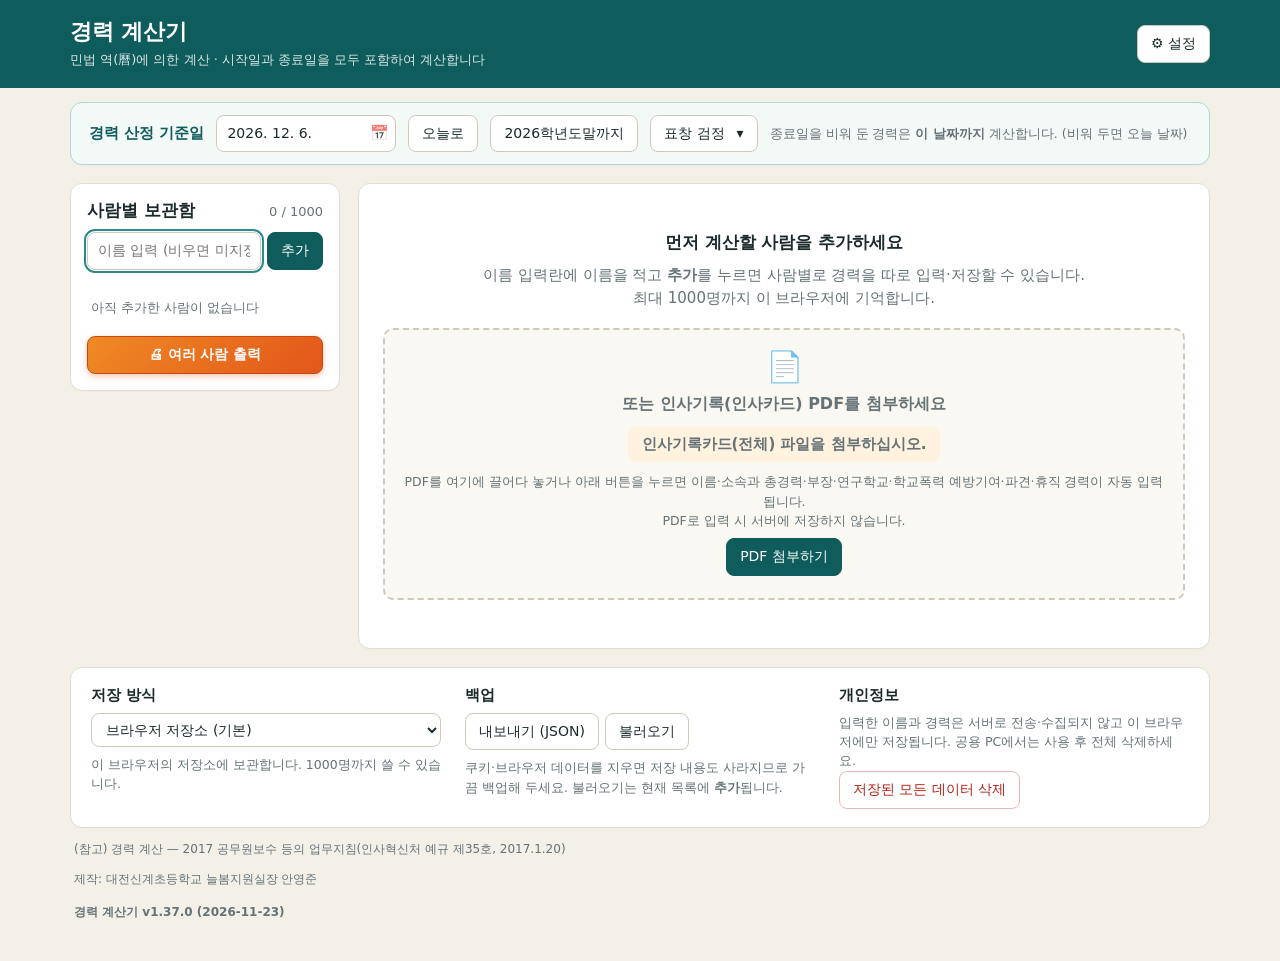
==== public/index.html @ ad0f3fdd "Add files via upload" ====
<!doctype html>
<html lang="ko">
<head>
  <meta charset="utf-8">
  <meta name="viewport" content="width=device-width, initial-scale=1">
  <title>경력 계산기 · 민법 역(曆)에 의한 계산</title>
  <meta name="description" content="민법 역(曆)에 의한 경력 계산·합산, 중복 기간 검출. 사람별로 저장해 두고 이어서 계산할 수 있습니다.">
  <meta name="robots" content="noindex">
  <link rel="icon" href="data:image/svg+xml,%3Csvg xmlns='http://www.w3.org/2000/svg' viewBox='0 0 32 32'%3E%3Crect width='32' height='32' rx='7' fill='%230f5c5c'/%3E%3Cpath d='M9 11h14M9 16h14M9 21h8' stroke='%23fff' stroke-width='2.4' stroke-linecap='round'/%3E%3C/svg%3E">
  <link rel="stylesheet" href="style.css">
</head>
<body>
  <div class="set-back" id="multiBack" hidden>
  <section class="set-modal" role="dialog" aria-modal="true" aria-labelledby="multiTitle">
    <div class="set-head"><h2 id="multiTitle">여러 사람 출력</h2><button type="button" class="btn ghost" id="multiClose" aria-label="닫기">닫기</button></div>
    <p class="muted small">출력할 사람을 선택하면 한 사람당 A4 한 장씩 이어서 인쇄합니다. (PDF로 저장도 가능)</p>
    <div class="multi-tools"><input id="multiSearch" type="search" placeholder="이름 검색" autocomplete="off"><button type="button" class="btn" id="multiAll">전체 선택</button><button type="button" class="btn" id="multiNone">선택 해제</button></div>
    <ul class="multi-list" id="multiList"></ul>
    <div class="set-foot"><span class="muted small" id="multiCount"></span> <button type="button" class="btn btn-print" id="multiGo" disabled>출력</button></div>
  </section>
</div>
<div class="set-back" id="setBack" hidden>
  <section class="set-modal" role="dialog" aria-modal="true" aria-labelledby="setTitle">
    <div class="set-head"><h2 id="setTitle">설정</h2><button type="button" class="btn ghost" id="setClose" aria-label="닫기">닫기</button></div>
    <h3 class="set-sub">출력 순서 설정</h3>
    <p class="muted small">항목을 끌어서 순서를 바꾸세요. 경력 카드, PDF 요약 표, 결과 복사, 한 장 인쇄에 모두 적용됩니다. (▲▼ 버튼으로도 옮길 수 있습니다)</p>
    <ol class="ord-list" id="ordList"></ol>
    <div class="set-foot"><button type="button" class="btn" id="ordReset">기본 순서로</button></div>
  </section>
</div>
<header class="top">
    <div class="top-inner">
      <div>
        <h1>경력 계산기</h1>
        <p class="sub">민법 역(曆)에 의한 계산 · 시작일과 종료일을 모두 포함하여 계산합니다</p>
      </div>
      <div class="top-right">
        <button type="button" class="btn set-btn" id="btnSettings" aria-haspopup="dialog">⚙ 설정</button>
        <div class="save-state" id="saveState" role="status" aria-live="polite">불러오는 중…</div>
      </div>
    </div>
  </header>

  <div class="refwrap">
    <section class="card refbar" aria-label="경력 산정 기준일">
      <label for="refDate" class="ref-label">경력 산정 기준일</label>
      <div class="date-box ref-box">
        <input id="refDate" type="text" class="f-ref" inputmode="numeric" autocomplete="off" aria-label="경력 산정 기준일">
        <button type="button" class="cal" id="refCal" aria-label="기준일 달력 열기" tabindex="-1">📅</button>
        <input type="date" id="refPicker" class="picker" tabindex="-1" aria-hidden="true" min="1900-01-01" max="2200-12-31">
      </div>
      <button type="button" class="btn" id="btnRefToday">오늘로</button>
      <button type="button" class="btn" id="btnRefYearEnd"></button>
      <button type="button" class="btn award-toggle" id="awardToggle" aria-expanded="false" aria-controls="awardBox">표창 검정 <span class="award-chip" id="awardChip"></span> <span class="caret" aria-hidden="true">▾</span></button>
      <p class="muted small ref-note">종료일을 비워 둔 경력은 <b>이 날짜까지</b> 계산합니다. (비워 두면 오늘 날짜)</p>
    </section>
    <section class="card award" id="awardBox" aria-label="표창 검정" hidden>
      <h3 class="award-title">표창 검정 <span class="muted small">유공기간·표창 기준일에 휴직·파견 등이 있는지 확인</span></h3>
      <div class="award-body">
        <div id="awardSlots"></div>
        <button type="button" class="btn ghost" id="awardAdd">＋ 표창검정 추가 (최대 3개)</button>
        <p class="muted small award-help">표창검정은 <b>3개까지</b> 따로 입력할 수 있습니다. 유공기간 동안과 표창 기준일 당일에 <b>체크한 경력</b>(육아휴직·그 외 휴직·파견)이 걸치면 <b>표창불가</b>이고, <b>정직·직위해제</b>는 항상 불가입니다. 육아휴직·파견 중에도 표창을 받을 수 있으면 체크를 해제하세요. <b>인사기록 PDF를 불러온 사람</b>만 판정할 수 있고, 나머지는 ‘확인불가’입니다. 불가 사유는 이름 옆(제목 아래)과 아래 목록에 표시됩니다.</p>
        <div class="award-sum" id="awardSum" role="status"></div>
        <ul class="award-list" id="awardList"></ul>
      </div>
    </section>
  </div>

  <div class="banner" id="banner" role="alert" hidden></div>

  <main class="layout">
    <aside class="people card" aria-label="사람 목록">
      <div class="people-head">
        <h2>사람별 보관함</h2>
        <span class="count" id="peopleCount">0 / 100</span>
      </div>
      <form id="addForm" class="add-form" autocomplete="off">
        <input id="newName" type="text" maxlength="20" placeholder="이름 입력 (비우면 미지정1…)" aria-label="새 사람 이름">
        <button type="submit" class="btn primary">추가</button>
      </form>
      <div class="people-actions">
        <button type="button" class="btn" id="btnBlank" hidden>＋ 새로 입력 (빈 화면)</button>
        <button type="button" class="btn pdf-new" id="btnPdfNew">PDF로 사람 추가</button>
      </div>
      <input id="peopleSearch" class="search" type="search" placeholder="이름 검색" aria-label="이름 검색" hidden>
      <ul id="peopleList" class="people-list"></ul>
      <button type="button" class="btn btn-print multi-btn" id="btnMulti">🖨 여러 사람 출력</button>
    </aside>

    <section class="work" aria-live="off">
      <div id="empty" class="card empty" hidden>
        <h2>먼저 계산할 사람을 추가하세요</h2>
        <p>이름 입력란에 이름을 적고 <b>추가</b>를 누르면 사람별로 경력을 따로 입력·저장할 수 있습니다.<br>최대 1000명까지 이 브라우저에 기억합니다.</p>
        <div class="drop empty-drop" id="emptyDrop">
          <div class="drop-icon" aria-hidden="true">📄</div>
          <p class="drop-title">또는 인사기록(인사카드) PDF를 첨부하세요</p>
          <p class="need-box">인사기록카드(전체) 파일을 첨부하십시오.</p>
          <p class="muted small">PDF를 여기에 끌어다 놓거나 아래 버튼을 누르면 이름·소속과 총경력·부장·연구학교·학교폭력 예방기여·파견·휴직 경력이 자동 입력됩니다.<br>PDF로 입력 시 서버에 저장하지 않습니다.</p>
          <button type="button" class="btn primary" id="btnPdfEmpty">PDF 첨부하기</button>
        </div>
      </div>

      <div id="editor" hidden>
        <div class="card person-head">
          <div class="work-head">
            <div>
              <h2><span id="personTitle"></span> <span id="personAward" hidden></span></h2>
              <div id="personAwardWhy" class="award-why" hidden></div>
              <p class="muted" id="personSub"></p>
            </div>
            <div class="head-actions">
              <button type="button" class="btn" id="btnRename">이름 변경</button>
              <button type="button" class="btn danger" id="btnDelete">삭제</button>
            </div>
          </div>
        </div>

        <div class="card doc" id="docCard">
          <div class="doc-head">
            <div>
              <h3>인사기록 PDF로 한눈에 보기</h3>
              <p class="muted small doc-intro"><b class="need">인사기록카드(전체) 파일을 첨부하십시오.</b> 인사카드(개인인사기록) PDF를 올리면 이름·소속과 <b>총경력 · 부장 · 연구학교 · 학교폭력 예방기여 · 파견 · 휴직(· 전문직) 경력</b>을 자동으로 계산합니다. <b>PDF로 입력 시 서버에 저장하지 않습니다.</b> 파일은 이 브라우저 안에서만 읽고 서버로 보내지 않으며, 이름·소속·직위와 경력 기간(날짜)만 저장합니다.</p>
            </div>
            <div class="head-actions">
              <button type="button" class="btn ghost" id="btnDocFold" aria-expanded="true" aria-controls="docInner">접기</button>
              <button type="button" class="btn primary" id="btnPdf">PDF 불러오기</button>
              <button type="button" class="btn ghost" id="btnDocClear" hidden>결과 지우기</button>
            </div>
          </div>
          <div id="docInner">
          <div id="docDrop" class="drop">PDF 파일을 여기에 끌어다 놓거나 <b>PDF 불러오기</b>를 누르세요 <b>(여러 개를 한꺼번에 선택해도 각각 따로 입력됩니다)</b><br><span class="muted small">PDF의 <b>이름</b>으로 사람별 보관함에 <b>새로 추가</b>됩니다. (같은 이름이 이미 있으면 확인 후 다시 불러옵니다)</span><br><span class="need">인사기록카드(전체) 파일을 첨부하십시오.</span></div>
          <div id="docBody" hidden>
            <div class="doc-who" id="docWho" hidden></div>
            <div class="sum-grid" id="sumGrid"></div>
            <p class="muted small" id="docNote"></p>
            <details class="rec-detail" id="recDetail">
              <summary>인식된 기록 보기 · 반영 여부 수정</summary>
              <p class="muted small">체크를 끄면 그 기록은 계산에서 빠집니다. ‘휴직 등’은 총경력·부장 경력에서 <b>빼는</b> 기간이며, 체크를 끄면 근무한 것으로 봅니다.</p>
              <div class="table-wrap"><table class="rows rec-table"><thead><tr><th>반영</th><th>구분</th><th>기간</th><th>길이</th><th>원문 일부</th></tr></thead><tbody id="recBody"></tbody></table></div>
            </details>
          </div>
          <p class="muted small doc-msg" id="docMsg" role="status" aria-live="polite"></p>
          </div>
        </div>
        <input type="file" id="pdfFile" accept="application/pdf,.pdf" multiple hidden>

        <div class="card total" id="totalCard">
          <div class="total-head">
            <h3>경력 합계 <span class="muted small">입력창 기준</span></h3>
            <div class="total-actions">
              <button type="button" class="btn primary" id="btnCopy">결과 복사</button>
              <button type="button" class="btn btn-print" id="btnPrint" title="입력 내용을 A4 한 장으로 정리해 인쇄합니다">한 장 인쇄</button>
            </div>
          </div>
          <div class="total-board">
            <div class="total-item recog">
              <div class="total-label">인정 경력</div>
              <div class="total-value" id="totalRecog">—</div>
              <div class="small" id="totalRecogNote"></div>
            </div>
            <div class="total-side">
              <div class="total-item strong">
                <div class="total-label">중복 경력 제외 합산</div>
                <div class="total-value" id="totalUniq">—</div>
                <div class="muted small" id="totalUniqNote"></div>
              </div>
              <div class="total-item plain">
                <div class="total-label">중복 경력 포함 합산</div>
                <div class="total-value" id="totalValue">—</div>
                <div class="muted small" id="totalNote"></div>
              </div>
            </div>
          </div>
          <div class="total-actual" id="actualBox" hidden>
            <span class="act-tag">실재직</span>
            <span class="act-main">실재직 경력 <b id="actualValue">—</b></span>
            <span class="act-main">인정 <b id="actualRecog">—</b></span>
            <span class="act-note">총경력에서 휴직·군 경력을 뺀 실제 근무 기간</span>
          </div>
          <details class="total-help" id="totalHelp" hidden>
            <summary>계산 기준 안내</summary>
            <p class="muted small total-explain" id="totalExplain"></p>
          </details>
        </div>


        <div class="card">
          <p class="guide">날짜는 <code>2026-3-1</code>, <code>2026/3/1</code>, <code>2026.3.1</code>, <code>20260301</code> 어느 형식으로 입력해도 됩니다. 연도는 <code>21/2/20</code>처럼 두 자리만 써도 됩니다(21→2021). 연도 없이 <code>11/30</code>처럼 쓰면 올해로 입력됩니다. 입력 칸에서 <kbd>Enter</kbd>를 누르면 다음 줄로 이동합니다.</p>

          <details class="rows-fold" id="rowsFold" open>
          <summary id="rowsSummary">경력 입력창</summary>
          <div class="cat-bar" id="catBar" hidden>
            <label class="cat-group"><input type="checkbox" id="groupChk" checked> <b>카테고리별로 묶기</b> <span class="muted small">같은 종류의 맞닿은 기간을 하나로 합칩니다 (해제하면 PDF 원본 행 그대로)</span></label>
            <span class="cat-legend"><i class="dot cat-s"></i>재직 <i class="dot cat-b"></i>부장 <i class="dot cat-d"></i>파견 <i class="dot cat-j"></i>전문직 <i class="dot cat-l"></i>휴직 <i class="dot cat-m"></i>군 경력 <span class="muted small">(휴직·군 경력은 기본 산입 안 함)</span></span>
          </div>
          <div class="table-wrap">
            <table class="rows" id="rowsTable">
              <thead>
                <tr>
                  <th class="c-use" title="체크 해제하면 경력 계산에서 빠집니다">포함</th>
                  <th class="c-no">순</th>
                  <th class="c-memo">내용</th>
                  <th class="c-date">시작일</th>
                  <th class="c-date">종료일</th>
                  <th class="c-n">년</th>
                  <th class="c-n">월</th>
                  <th class="c-n">일</th>
                  <th class="c-st">확인</th>
                  <th class="c-del"><span class="sr">삭제</span></th>
                </tr>
              </thead>
              <tbody id="rowsBody"></tbody>
            </table>
          </div>

          <div class="row-actions">
            <button type="button" class="btn" id="btnAddRow">+ 행 추가</button>
            <button type="button" class="btn ghost" id="btnClearRows">입력 내용 모두 지우기</button>
          </div>
          </details>
        </div>

        <div class="card" id="warnCard">
          <h3>중복 기간 검사</h3>
          <div id="warnBody"></div>
        </div>


      </div>
    </section>
  </main>
  <section id="printSheet" class="print-sheet" aria-hidden="true"></section>
  <div id="printMulti" aria-hidden="true"></div>

  <footer class="foot">
    <div class="foot-inner card">
      <div class="foot-col">
        <h3>저장 방식</h3>
        <label class="field">
          <span class="sr">저장 방식</span>
          <select id="modeSelect">
            <option value="local">브라우저 저장소 (기본)</option>
            <option value="cookie">쿠키 (용량 한도 있음)</option>
          </select>
        </label>
        <div class="meter" id="meter" hidden>
          <div class="meter-bar"><span id="meterFill"></span></div>
          <div class="muted" id="meterText"></div>
        </div>
        <p class="muted small" id="modeNote"></p>
      </div>
      <div class="foot-col">
        <h3>백업</h3>
        <div class="btn-row">
          <button type="button" class="btn" id="btnExport">내보내기 (JSON)</button>
          <button type="button" class="btn" id="btnImport">불러오기</button>
          <input type="file" id="importFile" accept=".json,application/json" hidden>
        </div>
        <p class="muted small">쿠키·브라우저 데이터를 지우면 저장 내용도 사라지므로 가끔 백업해 두세요. 불러오기는 현재 목록에 <b>추가</b>됩니다.</p>
      </div>
      <div class="foot-col">
        <h3>개인정보</h3>
        <p class="muted small">입력한 이름과 경력은 서버로 전송·수집되지 않고 이 브라우저에만 저장됩니다. 공용 PC에서는 사용 후 전체 삭제하세요.</p>
        <button type="button" class="btn danger" id="btnWipe">저장된 모든 데이터 삭제</button>
      </div>
    </div>
    <p class="ref">(참고) 경력 계산 — 2017 공무원보수 등의 업무지침(인사혁신처 예규 제35호, 2017.1.20)</p>
    <p class="ref">제작: 대전신계초등학교 늘봄지원실장 안영준</p>
    <div class="verbox">
      <span id="verLine" class="ver"></span>
    </div>
  </footer>

  <div class="toast" id="toast" role="status" aria-live="polite" hidden></div>

  <script src="js/version.js"></script>
  <script src="js/calc.js"></script>
  <script src="js/storage.js"></script>
  <script src="js/pdf-career.js"></script>
  <script src="js/app.js"></script>
</body>
</html>
---- public/style.css ----
:root {
  --bg: #f3f0e8;
  --card: #ffffff;
  --ink: #1d2a2c;
  --muted: #667276;
  --line: #e2ddd0;
  --accent: #0f5c5c;
  --accent-soft: #e3f0ee;
  --warn: #9a5200;
  --warn-bg: #fff3dc;
  --warn-line: #f0cf94;
  --bad: #b42318;
  --bad-bg: #fdecea;
  --ok: #17693f;
  --radius: 12px;
  --font: "Pretendard", "Apple SD Gothic Neo", "Noto Sans KR", "Malgun Gothic", system-ui, sans-serif;
}

* { box-sizing: border-box; }
[hidden] { display: none !important; }
html { -webkit-text-size-adjust: 100%; }
body {
  margin: 0; background: var(--bg); color: var(--ink);
  font: 15px/1.55 var(--font);
  font-variant-numeric: tabular-nums;
}
h1, h2, h3 { margin: 0; line-height: 1.25; }
h2 { font-size: 17px; }
h3 { font-size: 15px; }
code, kbd {
  font: 12.5px ui-monospace, SFMono-Regular, Menlo, Consolas, monospace;
  background: #efeadc; border-radius: 4px; padding: 1px 5px;
}
.sr { position: absolute; width: 1px; height: 1px; overflow: hidden; clip: rect(0 0 0 0); white-space: nowrap; }
.muted { color: var(--muted); margin: 0; }
.small { font-size: 12.5px; }

/* 헤더 */
.top { background: var(--accent); color: #fff; }
.top-inner {
  max-width: 1180px; margin: 0 auto; padding: 18px 20px;
  display: flex; justify-content: space-between; align-items: center; gap: 16px;
}
.top h1 { font-size: 22px; letter-spacing: -0.01em; }
.sub { margin: 4px 0 0; font-size: 13px; opacity: .85; }
.save-state { font-size: 13px; padding: 4px 10px; border-radius: 999px; background: rgba(255,255,255,.14); white-space: nowrap; }
.save-state:empty { display: none; }
.save-state.failed { background: #ffd9d4; color: var(--bad); font-weight: 600; }

.banner {
  max-width: 1180px; margin: 14px auto 0; padding: 11px 16px; border-radius: 10px;
  background: var(--warn-bg); border: 1px solid var(--warn-line); color: var(--warn);
  font-size: 14px;
}
@media (min-width: 1220px) { .banner { margin-left: auto; margin-right: auto; } }

/* 레이아웃 */
.layout {
  max-width: 1180px; margin: 18px auto 0; padding: 0 20px;
  display: grid; grid-template-columns: 270px minmax(0, 1fr); gap: 18px; align-items: start;
}
.card {
  background: var(--card); border: 1px solid var(--line); border-radius: var(--radius);
  padding: 18px 20px; box-shadow: 0 1px 0 rgba(0,0,0,.02);
}
.work > * + *, #editor > * + * { margin-top: 14px; }

/* 버튼·입력 */
.btn {
  font: inherit; font-size: 14px; cursor: pointer; color: var(--ink);
  background: #fff; border: 1px solid #cfc9b9; border-radius: 8px; padding: 7px 13px;
  transition: background .12s, border-color .12s;
}
.btn:hover:not(:disabled) { background: #f6f3ea; border-color: #b9b29e; }
.btn:disabled { opacity: .45; cursor: not-allowed; }
.btn.primary { background: var(--accent); border-color: var(--accent); color: #fff; }
.btn.primary:hover:not(:disabled) { background: #0b4a4a; border-color: #0b4a4a; }
.btn.danger { color: var(--bad); border-color: #e5b8b3; }
.btn.danger:hover:not(:disabled) { background: var(--bad-bg); border-color: var(--bad); }
.btn.ghost { border-color: transparent; color: var(--muted); }
:focus-visible { outline: 2px solid #2b8a8a; outline-offset: 1px; }
input[type=text], input[type=search], select {
  font: inherit; font-size: 14px; color: var(--ink);
  border: 1px solid #cfc9b9; border-radius: 8px; padding: 7px 10px; background: #fff; width: 100%;
}
input.invalid { border-color: var(--bad); background: var(--bad-bg); }

/* 사람 목록 */
.people { position: sticky; top: 12px; padding: 16px; }
.people-head { display: flex; justify-content: space-between; align-items: baseline; margin-bottom: 10px; }
.count { font-size: 13px; color: var(--muted); }
.add-form { display: flex; gap: 6px; }
.add-form .btn { flex: none; }
.search { margin-top: 8px; }
.people-list { list-style: none; margin: 12px 0 0; padding: 0; max-height: 52vh; overflow: auto; }
.people-list li + li { margin-top: 4px; }
.person {
  width: 100%; text-align: left; font: inherit; cursor: pointer;
  display: flex; flex-direction: column; gap: 1px;
  background: transparent; border: 1px solid transparent; border-radius: 9px; padding: 8px 10px;
}
.person:hover { background: #f6f3ea; }
.person[aria-current="true"] { background: var(--accent-soft); border-color: #b5d6d1; }
.p-name { font-weight: 600; word-break: break-all; }
.p-meta { font-size: 12.5px; color: var(--muted); }
.p-meta.warn { color: var(--warn); }
.p-empty { color: var(--muted); font-size: 13px; padding: 8px 4px; }

/* 작업 영역 */
.empty { text-align: center; padding: 48px 24px; }
.empty p { color: var(--muted); margin: 10px 0 0; }
.work-head { display: flex; justify-content: space-between; gap: 12px; align-items: flex-start; }
.head-actions { display: flex; gap: 6px; flex: none; }
.guide { margin: 12px 0 10px; font-size: 13px; color: var(--muted); }

.table-wrap { overflow-x: auto; margin: 0 -4px; padding: 0 4px; }
table.rows { width: 100%; border-collapse: collapse; min-width: 800px; }
.rows th {
  font-size: 12.5px; font-weight: 600; color: var(--muted); text-align: left;
  padding: 6px 6px; border-bottom: 2px solid var(--line); white-space: nowrap;
}
.rows td { padding: 5px 6px; border-bottom: 1px solid #efebe0; vertical-align: top; }
.rows .c-no { width: 34px; text-align: center; color: var(--muted); padding-top: 12px; }
.rows th.c-no { text-align: center; }
.rows .c-date { width: 178px; }
.rows .c-n { width: 46px; text-align: center; font-weight: 600; padding-top: 12px; }
.rows th.c-n { text-align: center; }
.rows .c-st { width: 130px; padding-top: 9px; }
.rows .c-del { width: 34px; text-align: center; }
.rows tr.row-warn td { background: #fffaf0; }
.rows tr.row-bad td { background: #fff6f5; }

.date-box { position: relative; }
.date-box .f-start, .date-box .f-end { padding-right: 34px; }
.cal {
  position: absolute; right: 3px; top: 3px; bottom: 3px; width: 28px; padding: 0;
  border: 0; background: transparent; cursor: pointer; font-size: 15px; border-radius: 6px; opacity: .7;
}
.cal:hover { background: var(--accent-soft); opacity: 1; }
.picker { position: absolute; right: 0; top: 100%; width: 1px; height: 1px; opacity: 0; pointer-events: none; border: 0; padding: 0; }
.hint { font-size: 11.5px; color: var(--muted); min-height: 14px; margin: 2px 0 0 2px; }
.hint:empty { min-height: 0; margin: 0; }

.del {
  width: 26px; height: 26px; margin-top: 5px; border-radius: 6px; border: 0; background: transparent;
  color: #9a9484; font-size: 18px; line-height: 1; cursor: pointer;
}
.del:hover { background: var(--bad-bg); color: var(--bad); }

.chip { display: inline-block; font-size: 12px; line-height: 1.35; padding: 2px 8px; border-radius: 999px; }
.chip.ok { color: var(--ok); background: #e6f4ec; }
.chip.warn { color: var(--warn); background: var(--warn-bg); border: 1px solid var(--warn-line); font-weight: 600; }
.chip.bad { color: var(--bad); background: var(--bad-bg); }
.chip.soft { color: var(--muted); background: #f1eee4; }

.row-actions { display: flex; gap: 8px; margin-top: 12px; }

/* 중복 검사 */
#warnCard h3 { margin-bottom: 8px; }
.ok-line { margin: 0; color: var(--ok); font-weight: 600; }
.warn-list { list-style: none; margin: 0; padding: 0; display: grid; gap: 6px; }
.warn-list li {
  display: flex; gap: 10px; align-items: baseline; flex-wrap: wrap;
  background: var(--warn-bg); border: 1px solid var(--warn-line); border-radius: 9px; padding: 8px 12px;
}
.tag { font-size: 12px; font-weight: 700; color: #fff; background: var(--warn); border-radius: 999px; padding: 1px 9px; white-space: nowrap; }
.warn-text { color: #6d3a00; font-weight: 600; }
#warnBody > .muted { margin-top: 8px; }

/* 합산 */
.total { display: flex; justify-content: space-between; align-items: center; gap: 16px; flex-wrap: wrap; border-color: #b5d6d1; background: linear-gradient(180deg, #f2f9f7, #fff); }
.total-label { font-size: 13px; font-weight: 600; color: var(--accent); }
.total-main { display: grid; gap: 12px; flex: 1 1 520px; }
.total-grid { display: grid; grid-template-columns: 1fr 1fr; gap: 12px; }
.total-item.recog { background: var(--accent); border-color: var(--accent); color: #fff; }
.total-item.recog .total-label { color: #cfe9e5; }
.total-item.recog .small { color: #cfe9e5; }
.total-item { padding: 12px 16px; border-radius: 10px; border: 1px solid var(--line); background: #fff; }
.total-item.strong { border-color: var(--accent); background: var(--accent-soft); }
.total-value { font-size: 26px; font-weight: 700; letter-spacing: -0.02em; line-height: 1.25; margin: 2px 0; }
.total-actions { display: flex; gap: 8px; }

/* 푸터 */
.foot { max-width: 1180px; margin: 18px auto 40px; padding: 0 20px; }
.foot-inner { display: grid; grid-template-columns: repeat(3, 1fr); gap: 24px; }
.foot-col h3 { margin-bottom: 8px; }
.foot-col .small { margin-top: 8px; }
.btn-row { display: flex; gap: 6px; flex-wrap: wrap; }
.meter { margin-top: 8px; }
.meter-bar { height: 8px; border-radius: 999px; background: #ece7d8; overflow: hidden; }
.meter-bar span { display: block; height: 100%; width: 0; background: var(--accent); border-radius: 999px; }
.meter-bar span.warm { background: #d08a1b; }
.meter-bar span.hot { background: var(--bad); }
.meter .muted { margin-top: 4px; font-size: 12.5px; }
.ref { margin: 12px 4px 0; font-size: 12px; color: var(--muted); }

.toast {
  position: fixed; left: 50%; bottom: 24px; transform: translateX(-50%);
  background: #1d2a2c; color: #fff; padding: 10px 18px; border-radius: 999px; font-size: 14px; z-index: 10;
  box-shadow: 0 6px 20px rgba(0,0,0,.25);
}

/* 반응형 */
@media (max-width: 860px) {
  .layout { grid-template-columns: 1fr; }
  .people { position: static; }
  .people-list { max-height: 200px; }
  .foot-inner { grid-template-columns: 1fr; }
  .top-inner { padding: 14px 16px; }
  .layout, .foot { padding: 0 12px; }
  .banner { margin-left: 12px; margin-right: 12px; }
  .work-head { flex-direction: column; }
  .total-grid { grid-template-columns: 1fr; }
}

/* 인쇄: 별도의 결과서(#printSheet)만 A4 한 장으로 */
.print-sheet { display: none; }
@page { size: A4; margin: 14mm 15mm; }
@media print {
  html, body { background: #fff !important; }
  body { color: #1b2a2a; font-size: 12px; }
  body > *:not(#printSheet):not(#printMulti) { display: none !important; }
  body.print-multi #printSheet { display: none !important; }
  body.print-multi #printMulti { display: block !important; }
  body:not(.print-multi) #printMulti { display: none !important; }
  #printMulti .print-sheet { break-after: page; page-break-after: always; }
  #printMulti .print-sheet:last-child { break-after: auto; page-break-after: auto; }
  .print-sheet { display: flex; flex-direction: column; height: 261mm; -webkit-print-color-adjust: exact; print-color-adjust: exact; }
  .print-sheet > * { flex: none; }
  .ps-spacer { flex: 1 1 auto !important; }
  .ps-head { display: flex; justify-content: space-between; align-items: flex-end; padding-bottom: 12px; border-bottom: 3px solid #0f5c5c; }
  .ps-kicker { font-size: 11px; font-weight: 700; letter-spacing: .28em; color: #0f5c5c; margin-bottom: 6px; }
  .ps-name { font-size: 30px; font-weight: 800; letter-spacing: -0.02em; line-height: 1.1; }
  .ps-org { margin-top: 6px; font-size: 13px; color: #4a5a5a; }
  .ps-meta { font-size: 11px; color: #5a6a6a; line-height: 1.8; }
  .ps-meta div { display: flex; justify-content: flex-end; gap: 14px; } .ps-meta b { min-width: 118px; text-align: right; color: #1b2a2a; font-weight: 600; }
  .ps-sec { display: flex; align-items: center; gap: 10px; margin: 15px 0 8px; font-size: 11px; font-weight: 700; letter-spacing: .12em; color: #0f5c5c; }
  .ps-sec::after { content: ''; flex: 1; height: 1px; background: #cfdcda; }
  .ps-stats { display: grid; grid-template-columns: 1.35fr 1fr 1fr; gap: 10px; }
  .ps-stat { border: 1px solid #d4dfdd; border-radius: 10px; padding: 14px 16px; background: #fbfdfc; display: flex; flex-direction: column; justify-content: center; }
  .ps-stat .l { font-size: 11px; color: #5a6a6a; font-weight: 600; letter-spacing: .02em; } .ps-stat .v { font-size: 19px; font-weight: 800; margin: 5px 0 4px; letter-spacing: -0.01em; } .ps-stat .s { font-size: 10.5px; color: #6a7a7a; line-height: 1.4; }
  .ps-stat.main { background: linear-gradient(135deg, #0f5c5c, #1f7a74) !important; border-color: #0f5c5c; color: #fff; padding: 14px 20px; }
  .ps-stat.main .l { color: #cfe9e5; } .ps-stat.main .s { color: #cfe9e5; } .ps-stat.main .v { font-size: 32px; margin: 4px 0 6px; color: #fff; }
  .ps-mil { display: flex; align-items: baseline; flex-wrap: wrap; gap: 6px 22px; margin-top: 10px; border: 1px solid #cdbfec; background: #f6f2fd !important; border-radius: 10px; padding: 10px 16px; font-size: 12px; color: #2f2263; }
  .ps-mil .tag { font-size: 10.5px; font-weight: 700; letter-spacing: .06em; color: #fff; background: #6a4fb3 !important; padding: 2px 9px; border-radius: 99px; align-self: center; }
  .ps-mil b { font-size: 15px; } .ps-mil .n { flex-basis: 100%; font-size: 10px; color: #6a5f94; }
  table.ps-sum, table.ps-rows { width: 100%; border-collapse: collapse; }
  .ps-sum th, .ps-sum td { padding: 7px 4px; text-align: center; font-size: 11px; border-bottom: 1px solid #e3ebea; }
  .ps-sum thead th { font-size: 10.5px; color: #0f5c5c; font-weight: 700; border-bottom: 1.5px solid #0f5c5c; }
  .ps-sum tbody th { text-align: left; color: #5a6a6a; font-weight: 600; font-size: 10.5px; width: 64px; }
  .ps-sum tbody td { font-weight: 600; }
  .ps-rows th { padding: 8px 10px; font-size: 10.5px; color: #0f5c5c; font-weight: 700; text-align: left; border-bottom: 1.5px solid #0f5c5c; }
  .ps-rows td { padding: 7px 10px; font-size: 12px; text-align: left; border-bottom: 1px solid #e3ebea; }
  .ps-rows.sp td { padding: 8px 10px; font-size: 12.5px; }
  .ps-rows.md td { padding: 6px 10px; }
  .ps-rows.lg td { padding: 5px 9px; font-size: 11px; } .ps-rows.lg th { padding: 6px 9px; }
  .ps-rows.dense td { padding: 3px 8px; font-size: 10px; } .ps-rows.dense th { padding: 4px 8px; font-size: 9.5px; }
  .ps-rows .c { text-align: center; white-space: nowrap; font-variant-numeric: tabular-nums; }
  .ps-rows td b { font-weight: 700; } .ps-rows .dp { color: #6a7a7a; font-size: .85em; }
  .ps-rows .nt { font-size: .85em; color: #9a6400; white-space: nowrap; }
  .ps-rows tr.off td { color: #9aa5a5; text-decoration: line-through; } .ps-rows tr.off td.nt { text-decoration: none; }
  .ps-rows tr.ov td { background: #fffaf0 !important; }
  .ps-rows tr { break-inside: avoid; }
  .ps-warn { margin: 14px 0 0; padding: 9px 14px; border-radius: 8px; background: #fff7e6 !important; border: 1px solid #f0d9a8; font-size: 10.5px; line-height: 1.6; color: #7a5200; }
  .ps-warn b { margin-right: 10px; }
  .ps-rows.xd td { padding: 1.5px 7px; font-size: 9px; } .ps-rows.xd th { padding: 3px 7px; font-size: 9px; }
  .cmp .ps-head { padding-bottom: 8px; } .cmp .ps-name { font-size: 24px; }
  .cmp .ps-sec { margin: 10px 0 6px; }
  .cmp .ps-stat { padding: 8px 14px; } .cmp .ps-stat.main { padding: 9px 16px; } .cmp .ps-stat.main .v { font-size: 25px; margin: 2px 0 3px; } .cmp .ps-stat .v { font-size: 16px; margin: 3px 0; }
  .cmp .ps-mil { padding: 6px 14px; margin-top: 6px; } .cmp .ps-mil .n { display: none; }
  .cmp .ps-sum th, .cmp .ps-sum td { padding: 4px 3px; }
  .cmp .ps-warn { margin-top: 8px; padding: 6px 12px; }
  .tiny .ps-sum, .tiny .ps-sum + * { }
  .tiny table.ps-sum, .tiny .sumsec { display: none; }
  .ps-sum tr.ed th { color: #9a6400; } .ps-sum tr.ed td { border-top: 1px dashed #e0b660; font-weight: 700; }
  .ps-sum tr.ed td.same { color: #8a9595 !important; font-weight: 500; background: #fff !important; }
  .ps-sum tr.ed td.diff { background: #fff3d6 !important; color: #8a5400 !important; }
  .ps-sum tr.ed td.na { color: #b5bebe !important; background: #fff !important; font-weight: 400; }
  .ps-sum thead th.t { color: #0f5c5c; border-bottom-color: #0f5c5c; background: #e4f2f0 !important; } .ps-sum td.t { background: #f1f8f7 !important; color: #0f5c5c; }
  .ps-sum thead th.b { color: #6a4fb3; border-bottom-color: #6a4fb3; background: #f1ecfb !important; } .ps-sum td.b { background: #f8f5fd !important; color: #4d3a8f; }
  .ps-sum thead th.r { color: #c0508a; border-bottom-color: #c0508a; background: #fcecf4 !important; } .ps-sum td.r { background: #fef6fa !important; color: #9a3a6c; }
  .ps-sum thead th.v { color: #1d6fa5; border-bottom-color: #1d6fa5; background: #e8f2fa !important; } .ps-sum td.v { background: #f4f9fd !important; color: #14527d; }
  .ps-sum thead th.d { color: #b3722f; border-bottom-color: #b3722f; background: #fcf1e3 !important; } .ps-sum td.d { background: #fef8f0 !important; color: #8a5420; }
  .ps-sum thead th.l { color: #a1473f; border-bottom-color: #a1473f; background: #faebe9 !important; } .ps-sum td.l { background: #fdf5f4 !important; color: #7d332c; }
  .ps-sum thead th.j { color: #4d7a2e; border-bottom-color: #4d7a2e; background: #eef5e6 !important; } .ps-sum td.j { background: #f7faf3 !important; color: #3b6322; }
  .ps-sum td, .ps-sum th { white-space: nowrap; } .ps-sum th { font-size: 10px; }
  .ps-sum td { font-size: 10px; padding: 6px 2px; letter-spacing: -0.02em; }
  .ps-sum tbody th { width: 56px; font-size: 9.5px; }
  .cmp .ps-rows.dense td { padding: 2px 8px; font-size: 9.5px; } .cmp .ps-rows.dense th { padding: 3px 8px; }
  .cmp .ps-foot { padding-top: 6px; }
  .ps-empty { color: #777; }
  .ps-foot { margin: 0; padding-top: 9px; border-top: 1px solid #cfdcda; font-size: 9.5px; color: #7a8a8a; display: flex; justify-content: space-between; }
}

/* 기준일 바 */
.refwrap { max-width: 1180px; margin: 14px auto 0; padding: 0 20px; }
.refbar { display: flex; align-items: center; gap: 12px; flex-wrap: wrap; padding: 12px 18px; border-color: #b5d6d1; background: #f2f9f7; }
.ref-label { font-weight: 700; color: var(--accent); white-space: nowrap; }
.ref-box { width: 180px; }
.ref-box input.f-ref { padding-right: 34px; }
.ref-note { margin: 0; flex: 1 1 260px; }

/* 버전 */
.verbox { margin: 14px 4px 0; display: flex; align-items: baseline; gap: 14px; flex-wrap: wrap; font-size: 12px; color: var(--muted); }
.ver { font-weight: 600; }
@media (max-width: 860px) { .refwrap { padding: 0 12px; } }
@media print { #btnRefToday { display: none !important; } .refbar { background: transparent; padding: 0 0 6px; } .refwrap { padding: 0; margin: 0; } }
/* 인사기록 PDF */
.pdf-new { width: 100%; margin-top: 8px; }
.doc-head { display: flex; justify-content: space-between; gap: 12px; align-items: flex-start; }
.doc-head h3 { font-size: 16px; margin-bottom: 4px; }
.drop {
  margin-top: 12px; padding: 22px 12px; text-align: center; color: var(--muted);
  border: 2px dashed #cfc9b9; border-radius: 10px; background: #faf8f2;
}
.drop.over, .people.over { border-color: var(--accent); background: var(--accent-soft); }
.sum-grid { display: grid; grid-template-columns: repeat(3, 1fr); gap: 12px; margin-top: 14px; }
.sum-card { border: 1px solid var(--line); border-left: 5px solid var(--c, var(--accent)); border-radius: 10px; padding: 12px 14px; background: #fff; }
.sum-card.t { --c: #0f5c5c; --bg: #e4f2f0; } .sum-card.b { --c: #6a4fb3; } .sum-card.v { --c: #1d6fa5; } .sum-card.d { --c: #b3722f; } .sum-card.l { --c: #a1473f; } .sum-card.j { --c: #4d7a2e; } .sum-card.r { --c: #c0508a; }
.doc-who { display: flex; flex-wrap: wrap; align-items: baseline; gap: 4px 12px; margin-top: 14px; padding: 10px 14px; border-radius: 10px; background: #f4f1e8; }
.doc-who .who-name { font-size: 20px; } .doc-who .who-org { font-size: 16px; } .doc-who .who-pos { font-size: 14px; color: var(--muted, #666); }
.sum-label { font-size: 13px; font-weight: 700; color: var(--c); }
.sum-value { font-size: 22px; font-weight: 700; letter-spacing: -0.02em; line-height: 1.3; margin: 2px 0; }
.sum-rec { font-size: 13px; color: var(--muted); }
.sum-rec b { color: var(--ink); }
.sum-seg { margin-top: 6px; font-size: 12.5px; color: var(--muted); }
.sum-seg summary { cursor: pointer; }
.sum-seg ul { margin: 4px 0 0; padding-left: 16px; }
.rec-detail { margin-top: 10px; }
.rec-detail summary { cursor: pointer; font-weight: 600; font-size: 14px; }
.rec-table { min-width: 560px; }
.rec-table td { vertical-align: middle; font-size: 13px; }
.rec-table tr.off td { color: #a39d8c; text-decoration: line-through; }
.rec-table .lab { color: var(--muted); font-size: 12px; max-width: 260px; }
.kind { display: inline-block; font-size: 12px; padding: 1px 8px; border-radius: 999px; background: #f1eee4; }
.kind.B { background: #ece6fa; color: #4d3a8f; } .kind.L { background: var(--warn-bg); color: var(--warn); } .kind.V { background: #e0eef8; color: #14527d; } .kind.D { background: #f8ecdc; color: #8a5420; } .kind.J { background: #e5f1da; color: #3b6322; } .kind.S { background: #e6f4ec; color: var(--ok); }
.doc-msg:empty { display: none; }
@media (max-width: 860px) { .sum-grid { grid-template-columns: 1fr; } .doc-head { flex-direction: column; } }
@media print { .drop, #btnPdfNew, .rec-detail { display: none !important; } .sum-grid { grid-template-columns: repeat(3, 1fr); } }

.mil-box { display: flex; flex-wrap: wrap; align-items: center; gap: 6px 8px; margin-top: 10px; padding: 8px 14px; border: 1px dashed var(--line); border-radius: 10px; cursor: pointer; }
.kind.M { background: #e8e8ee; color: #444; }

.empty-drop { margin-top: 18px; text-align: center; }
.empty-drop .btn { margin-top: 8px; }

.total-item.mil { border-color: #6a4fb3; background: #f3effb; }
.total-item.mil .total-label { color: #4d3a8f; }

.need { color: var(--warn, #9a4a00); font-weight: 600; }

.kind.R { background: #f9e4ef; color: #8a2d5f; }

.p-meta.p-recog { color: var(--accent); font-weight: 600; }

.award { margin-top: 10px; padding: 10px 18px; }
.award > summary { cursor: pointer; }
.award-body { margin-top: 10px; display: grid; gap: 8px; }
.award-grid { display: grid; grid-template-columns: 200px minmax(0, 1fr) auto; gap: 10px 18px; align-items: end; }
.af label { display: block; font-weight: 600; font-size: 14px; margin-bottom: 4px; white-space: nowrap; }
.af input { width: 100%; }
.range { display: flex; align-items: center; gap: 8px; }
.range input { flex: 1 1 0; min-width: 0; }
.award-help { margin: 0; max-width: 90ch; }
.award > summary { display: flex; flex-wrap: wrap; align-items: center; gap: 4px 10px; }
.award > summary:focus-visible { outline: 2px solid var(--accent); outline-offset: 3px; border-radius: 6px; }
.award-chip.on { font-size: 12px; font-weight: 600; padding: 1px 9px; border-radius: 999px; background: #e6f4ec; color: #1f7a45; }
.award-chip.on.has-no { background: #fbe4e1; color: #b3261e; }
.award-sum.bad { color: var(--bad); }
@media (max-width: 860px) { .award-grid { grid-template-columns: 1fr; } .award-grid .btn { justify-self: start; } .award-hint { display: none; } }
.award-sum { font-weight: 600; margin: 0; }
.award-list { list-style: none; margin: 0; padding: 0; display: grid; gap: 4px; }
.award-item { width: 100%; display: flex; flex-wrap: wrap; align-items: center; gap: 4px 10px; text-align: left; font: inherit; background: transparent; border: 1px solid var(--line); border-radius: 8px; padding: 6px 10px; cursor: pointer; }
.award-item:hover { background: #f6f3ea; }
.badge { display: inline-block; font-size: 11px; font-weight: 600; line-height: 1.5; padding: 0 7px; border-radius: 999px; vertical-align: middle; white-space: nowrap; }
.badge.ok { background: #e6f4ec; color: var(--ok, #1f7a45); }
.badge.no { background: #fbe4e1; color: #b3261e; }
.badge.unk { background: #ececec; color: #666; }
h2 .badge { font-size: 12px; margin-left: 6px; }
.p-name .badge { margin-left: 6px; }
@media print { .award { display: none; } }

.drop-icon { font-size: 30px; line-height: 1; }
.drop-title { font-weight: 700; font-size: 16px; margin: 6px 0; }
.need-box { display: inline-block; margin: 4px 0 8px; padding: 6px 14px; border-radius: 8px; background: #fff3e0; color: #8a4b00; font-weight: 700; }
.empty-drop { padding: 22px 16px; }
.warn-more { margin-top: 6px; }
.warn-more summary { cursor: pointer; font-weight: 600; color: var(--accent); }
.award > summary { list-style: none; }
.award > summary::-webkit-details-marker { display: none; }
.award > summary::before { content: '▸'; color: var(--accent); font-size: 14px; }
.award[open] > summary::before { content: '▾'; }

/* v1.18 UI 개선 */
[hidden] { display: none !important; }
.award-toggle { margin-left: auto; display: inline-flex; align-items: center; gap: 6px; }
.award-toggle.open { background: var(--accent-soft); border-color: #b5d6d1; }
.award-toggle .caret { transition: transform .15s; } .award-toggle.open .caret { transform: rotate(180deg); }
.award-title { margin: 0 0 10px; font-size: 16px; }
.person-head { padding-top: 14px; padding-bottom: 14px; }
.total-explain { margin: 0 0 8px; }
.rows-fold > summary { cursor: pointer; font-weight: 700; margin-bottom: 8px; list-style: none; }
.rows-fold > summary::before { content: '▸ '; color: var(--accent); }
.rows-fold[open] > summary::before { content: '▾ '; }
.rows-fold > summary::-webkit-details-marker { display: none; }
.people-list { max-height: 55vh; overflow-y: auto; }
.chip[title] { cursor: help; }
@media (max-width: 700px) {
  .award-toggle { margin-left: 0; }
  table.rows, .rows tbody { display: block; min-width: 0; width: 100%; }
  .rows thead { display: none; }
  .rows tr { display: grid; grid-template-columns: repeat(6, 1fr); gap: 6px 8px; padding: 10px; margin-bottom: 8px; border: 1px solid var(--line); border-radius: 10px; position: relative; background: #fff; }
  .rows td { display: block; border: 0; padding: 0; width: auto; }
  .rows .c-no { grid-column: 1 / -1; display: flex; gap: 4px; text-align: left; font-weight: 700; padding: 0; }
  .rows .c-no::before { content: '경력 '; font-weight: 400; color: var(--muted); }
  .rows .c-memo { grid-column: 1 / -1; }
  .rows .c-date { grid-column: span 3; width: auto; }
  .rows .c-n { grid-column: span 2; text-align: left; padding: 0; }
  .rows .res-y:not(:empty)::after { content: '년'; } .rows .res-m:not(:empty)::after { content: '개월'; } .rows .res-d:not(:empty)::after { content: '일'; }
  .rows .c-st { grid-column: 1 / -1; padding: 0; }
  .rows .c-del { position: absolute; top: 6px; right: 6px; }
  .rows tr.row-warn { background: #fffaf0; } .rows tr.row-bad { background: #fff6f5; }
}

.people-actions { display: grid; gap: 6px; margin-top: 8px; }
.people-actions .btn { width: 100%; }

/* 재직 카테고리 색 */
.cat-bar { display: flex; flex-wrap: wrap; justify-content: space-between; gap: 6px 16px; margin: 6px 0 10px; padding: 8px 12px; border: 1px dashed var(--line); border-radius: 10px; }
.cat-group { display: flex; flex-wrap: wrap; align-items: center; gap: 6px 8px; cursor: pointer; }
.cat-legend { display: inline-flex; align-items: center; gap: 4px 10px; font-size: 13px; white-space: nowrap; }
.dot { display: inline-block; width: 10px; height: 10px; border-radius: 50%; margin-right: -4px; }
.cat-s, tr[data-cat="s"] { --cc: #0f5c5c; } .cat-b, tr[data-cat="b"] { --cc: #6a4fb3; } .cat-d, tr[data-cat="d"] { --cc: #b3722f; } .cat-j, tr[data-cat="j"] { --cc: #4d7a2e; }
.dot { background: var(--cc); }
.rows tr[data-cat="s"] td.c-no, .rows tr[data-cat="b"] td.c-no, .rows tr[data-cat="d"] td.c-no, .rows tr[data-cat="j"] td.c-no { box-shadow: inset 5px 0 0 var(--cc); }
.rows tr[data-cat="s"] .c-memo input, .rows tr[data-cat="b"] .c-memo input, .rows tr[data-cat="d"] .c-memo input, .rows tr[data-cat="j"] .c-memo input { border-left: 4px solid var(--cc); font-weight: 600; color: var(--cc); }
.kind.H { background: #ececec; color: #666; }
@media (max-width: 700px) { .rows tr[data-cat="s"], .rows tr[data-cat="b"], .rows tr[data-cat="d"], .rows tr[data-cat="j"] { border-left: 6px solid var(--cc); } .rows tr[data-cat] td.c-no { box-shadow: none !important; } }

/* 행별 포함 체크 · 부서 표시 */
.rows .c-use { width: 44px; text-align: center; padding-top: 11px; }
.rows th.c-use { text-align: center; }
.rows .c-use input { width: 18px; height: 18px; accent-color: var(--accent, #0f5c5c); cursor: pointer; }
.rows .c-memo .dept { font-size: 11px; line-height: 1.3; color: var(--muted); margin: 2px 2px 0; overflow: hidden; text-overflow: ellipsis; white-space: nowrap; max-width: 100%; }
.rows tr.row-off td:not(.c-use):not(.c-del) { opacity: .45; }
.rows tr.row-off .c-memo input, .rows tr.row-off .c-date input { text-decoration: line-through; }
@media (max-width: 700px) { .rows .c-use { grid-column: 1 / -1; display: flex; align-items: center; gap: 6px; padding: 0; width: auto; } .rows .c-use::after { content: '경력에 포함'; font-size: 12px; color: var(--muted); } }

/* 휴직 줄 */
.cat-l, tr[data-cat="l"] { --cc: #a23b3b; }
.rows tr[data-cat="l"] td.c-no { box-shadow: inset 5px 0 0 var(--cc); }
.rows tr[data-cat="l"] .c-memo input { border-left: 4px solid var(--cc); font-weight: 600; color: var(--cc); }
@media (max-width: 700px) { .rows tr[data-cat="l"] { border-left: 6px solid var(--cc); } }

/* 인사기록 카드 접기 */
#docCard.collapsed .doc-intro { display: none; }
#docCard.collapsed { padding-bottom: 10px; }
#docInner[hidden] { display: none; }

/* 입력창 수정 시 PDF 값과 함께 표시 */
.sum-card .sum-pdf { margin-top: 2px; }
.sum-card .sum-edit { display: flex; flex-wrap: wrap; align-items: baseline; gap: 6px; margin: 2px 0 4px; padding: 4px 8px; border-radius: 6px; background: #fff7e6; border: 1px solid #f0d9a8; }
.sum-card .sum-edit b { font-size: 16px; }
.sum-card .sum-edit.same { background: #f2f6f6; border-color: var(--line); }
.sum-card.edited { border-color: #e0b660; }

/* ---- 경력 합계 카드 개편 (v1.29) ---- */
.card.total { display: block; padding: 16px 18px; }
.total-head { display: flex; justify-content: space-between; align-items: center; gap: 12px; flex-wrap: wrap; margin-bottom: 12px; }
.total-head h3 { font-size: 16px; margin: 0; }
.total-board { display: grid; grid-template-columns: minmax(0, 1.15fr) minmax(0, 1fr); gap: 12px; align-items: stretch; }
.total-board .total-item.recog { display: flex; flex-direction: column; justify-content: center; padding: 18px 20px; background: linear-gradient(135deg, #0f5c5c, #1f7a74); }
.total-board .total-item.recog .total-label { font-size: 14px; letter-spacing: .02em; }
.total-board .total-item.recog .total-value { font-size: 40px; margin: 4px 0 6px; }
.total-side { display: grid; grid-template-rows: 1fr 1fr; gap: 12px; }
.total-side .total-item { display: flex; flex-direction: column; justify-content: center; padding: 10px 16px; }
.total-side .total-value { font-size: 22px; }
.total-item.plain { background: #fff; }
.total-item.plain .total-label { color: var(--muted); }
.total-mil { margin-top: 12px; border: 1px solid #cdbfec; background: #f6f2fd; border-radius: 12px; padding: 12px 16px; }
.mil-title { font-size: 13px; font-weight: 700; color: #4d3a8f; display: flex; align-items: center; gap: 8px; margin-bottom: 8px; }
.mil-badge { display: inline-flex; align-items: center; justify-content: center; width: 22px; height: 22px; border-radius: 50%; background: #6a4fb3; color: #fff; font-size: 12px; }
.mil-stats { display: grid; grid-template-columns: 1fr 1fr; }
.mil-stat { padding: 0 4px; }
.mil-stat + .mil-stat { border-left: 1px solid #d9cff2; padding-left: 18px; }
.mil-stat .total-label { color: #4d3a8f; }
.mil-stat .total-value { font-size: 22px; color: #2f2263; }
.total-help { margin-top: 10px; }
.total-help summary { cursor: pointer; font-size: 12px; color: var(--muted); }
.total-help .total-explain { margin: 6px 0 0; }
.total-help[hidden], .total-mil[hidden] { display: none; }
@media (max-width: 760px) {
  .total-board { grid-template-columns: 1fr; }
  .total-board .total-item.recog .total-value { font-size: 32px; }
  .mil-stats { grid-template-columns: 1fr; gap: 10px; }
  .mil-stat + .mil-stat { border-left: 0; padding-left: 4px; border-top: 1px solid #d9cff2; padding-top: 10px; }
}

/* ---- 인사기록 요약 표 (v1.31) ---- */
.sum-grid { display: block; margin-top: 14px; }
.sum-table { width: 100%; border-collapse: separate; border-spacing: 0 6px; }
.sum-table thead th { text-align: left; font-size: 12px; font-weight: 700; color: var(--muted); padding: 2px 12px; letter-spacing: .04em; }
.sum-table td { padding: 10px 12px; background: var(--bg, #fff); vertical-align: middle; border-top: 1px solid var(--bd, var(--line)); border-bottom: 1px solid var(--bd, var(--line)); }
.sum-table td:first-child { border-left: 6px solid var(--c); border-radius: 10px 0 0 10px; border-top-left-radius: 10px; width: 190px; }
.sum-table td:last-child { border-right: 1px solid var(--bd, var(--line)); border-radius: 0 10px 10px 0; }
.sum-table td:first-child { border-left-color: var(--c); }
.sum-chip { display: inline-block; padding: 3px 12px; border-radius: 999px; background: var(--c); color: #fff; font-size: 13px; font-weight: 700; white-space: nowrap; }
.sum-table .sum-value { font-size: 18px; margin: 0; white-space: nowrap; color: var(--c); }
.sum-table .sum-rec b { font-size: 17px; color: var(--ink); white-space: nowrap; }
.sum-table .sum-rcell { width: 150px; } .sum-table .sum-vcell { width: 230px; }
.sum-table .sum-note { font-size: 12.5px; color: var(--muted); }
.sum-table .sum-seg { margin-top: 4px; }
.sum-card.t { --bg: #e4f2f0; --bd: #a8d3cd; } .sum-card.t .sum-value { font-size: 21px; } .sum-card.t .sum-rec b { font-size: 20px; }
.sum-card.b { --c: #6a4fb3; --bg: #f1ecfb; --bd: #d4c8f0; } .sum-card.r { --c: #c0508a; --bg: #fcecf4; --bd: #f0cadd; }
.sum-card.v { --c: #1d6fa5; --bg: #e8f2fa; --bd: #c3dcee; } .sum-card.d { --c: #b3722f; --bg: #fcf1e3; --bd: #efd6b4; }
.sum-card.l { --c: #a1473f; --bg: #faebe9; --bd: #eac6c2; } .sum-card.j { --c: #4d7a2e; --bg: #eef5e6; --bd: #cfe2bd; }
.sum-card.edited td { box-shadow: inset 0 0 0 1px #e0b660; }
.sum-card .sum-edit { margin: 3px 0 0; }
@media (max-width: 760px) {
  .sum-table thead { display: none; }
  .sum-table, .sum-table tbody { display: block; }
  .sum-table tr { display: grid; grid-template-columns: 1fr 1fr; gap: 2px 10px; margin-bottom: 8px; padding: 10px 12px; background: var(--bg); border: 1px solid var(--bd); border-left: 6px solid var(--c); border-radius: 10px; }
  .sum-table td { display: block; padding: 2px 0; border: 0 !important; border-radius: 0 !important; width: auto !important; background: transparent; }
  .sum-table td.sum-name { grid-column: 1 / -1; }
  .sum-table td.sum-note { grid-column: 1 / -1; }
  .sum-table td.sum-rcell::before { content: '인정 '; font-size: 11px; color: var(--muted); }
}
@media print { .sum-table td { -webkit-print-color-adjust: exact; print-color-adjust: exact; } }

@media (min-width: 761px) { .sum-table tr.sum-card { border: 0; border-radius: 0; padding: 0; background: transparent; } }

/* 군 경력 항목 */
.cat-m, tr[data-cat="m"] { --cc: #5a6b7d; }
.rows tr[data-cat="m"] td.c-no { box-shadow: inset 5px 0 0 var(--cc); }
.rows tr[data-cat="m"] .c-memo input { border-left: 4px solid var(--cc); font-weight: 600; color: var(--cc); }
@media (max-width: 700px) { .rows tr[data-cat="m"] { border-left: 6px solid var(--cc); } }
.sum-card.m { --c: #5a6b7d; --bg: #edf0f4; --bd: #cbd3dc; }
@media print {
  .ps-sum thead th.m { color: #5a6b7d; border-bottom-color: #5a6b7d; background: #edf0f4 !important; } .ps-sum td.m { background: #f6f8fa !important; color: #3f4d5c; }
}

/* 실재직 경력 */
.sum-card.a { --c: #2f4fb8; --bg: #eaeffc; --bd: #c3cff2; }
.total-actual { display: flex; flex-wrap: wrap; align-items: baseline; gap: 4px 20px; margin-top: 10px; padding: 9px 16px; border-radius: 10px; border: 1px solid #c3cff2; background: #eef2fd; color: #25398a; font-size: 13px; }
.total-actual[hidden] { display: none; }
.act-tag { align-self: center; font-size: 11px; font-weight: 700; color: #fff; background: #2f4fb8; padding: 2px 10px; border-radius: 99px; letter-spacing: .04em; }
.total-actual b { font-size: 17px; color: #1b2c6e; }
.act-note { flex-basis: 100%; font-size: 11.5px; color: #5b6aa6; }
@media (min-width: 761px) { .act-note { flex-basis: auto; margin-left: auto; } }
@media print {
  .ps-sum thead th.a { color: #2f4fb8; border-bottom-color: #2f4fb8; background: #eaeffc !important; } .ps-sum td.a { background: #f5f7fe !important; color: #25398a; }
}

/* 설정 */
.top-right{display:flex;align-items:center;gap:12px}
.set-btn{white-space:nowrap}
.set-back{position:fixed;inset:0;background:rgba(20,30,30,.45);z-index:50;display:flex;align-items:center;justify-content:center;padding:16px}
.set-back[hidden]{display:none}
.set-modal{background:#fff;border-radius:14px;max-width:460px;width:100%;max-height:90vh;overflow:auto;padding:20px 22px;box-shadow:0 20px 50px rgba(0,0,0,.3)}
.set-head{display:flex;justify-content:space-between;align-items:center}
.set-head h2{margin:0;font-size:1.2rem}
.set-sub{margin:14px 0 4px;font-size:1rem}
.ord-list{list-style:none;margin:10px 0;padding:0;display:flex;flex-direction:column;gap:6px;counter-reset:o}
.ord-item{display:flex;align-items:center;gap:10px;padding:9px 12px;border:1px solid #d9e2e0;border-radius:10px;background:#f7faf9;cursor:grab;user-select:none;border-left:5px solid var(--c,#0f5c5c)}
.ord-item::before{counter-increment:o;content:counter(o);width:1.4em;text-align:center;font-weight:700;color:#58706e}
.ord-item .nm{flex:1;font-weight:600}
.ord-item .grip{color:#9aaeab}
.ord-item.drag{opacity:.4}
.ord-item.over{outline:2px dashed #0f5c5c}
.ord-item button{border:1px solid #cfdad8;background:#fff;border-radius:6px;cursor:pointer;padding:2px 7px}
.set-foot{text-align:right}
@media (max-width:560px){.top-inner{flex-wrap:wrap}}
@media print{.set-back{display:none!important}}

/* 표창검정 여러 개 */
.aw-slot{border:1px solid #d9e2e0;border-radius:10px;margin:0 0 10px;padding:8px 12px 10px;background:#fbfdfc}
.aw-slot legend{font-weight:700;padding:0 6px;color:#0f5c5c}
.aw-ex{display:flex;flex-wrap:wrap;align-items:center;gap:6px 14px;margin-top:8px}
.aw-ck{display:inline-flex;align-items:center;gap:4px;font-size:.92rem;cursor:pointer}
.aw-ck.fixed{color:#7a8886;cursor:default}
.award-badges{display:inline-flex;flex-wrap:wrap;gap:4px}
.award-why{margin:4px 0 0;padding:8px 12px;border-radius:8px;background:#fdecec;border:1px solid #f2c4c4;color:#7a2a2a;font-size:.9rem}
.award-why[hidden]{display:none}
.award-why .why-line+.why-line{margin-top:3px}
.award-sum .sum-line{margin:2px 0}
.aw-slot[hidden],#awardAdd[hidden]{display:none}
#awardAdd{justify-self:start}

/* 합계 카드 압축 (v1.36) */
.sum-table { border-spacing: 0 3px; }
.sum-table thead th { padding: 0 10px; font-size: 11.5px; }
.sum-table td { padding: 5px 10px; }
.sum-chip { padding: 2px 10px; font-size: 12.5px; }
.sum-table .sum-value { font-size: 16px; line-height: 1.25; }
.sum-card.t .sum-value { font-size: 18px; } .sum-card.t .sum-rec b { font-size: 17px; }
.sum-table .sum-rec b { font-size: 15px; }
.sum-table .sum-rec .muted { font-size: 11.5px; }
.sum-card .sum-edit { margin: 2px 0 0; padding: 2px 8px; }
.sum-card .sum-edit b { font-size: 14px; }
.sum-card .sum-pdf { font-size: 11px; margin: 0; line-height: 1.2; }
.sum-vcell:has(.sum-edit.same) .sum-pdf, .sum-edit.same { display: none; }
@media (min-width: 761px) {
  .sum-table td:first-child { width: 150px; }
  .sum-table .sum-vcell { width: 260px; } .sum-table .sum-rcell { width: 130px; }
  .sum-table .sum-note { font-size: 12px; }
  .sum-table .sum-note > div:first-child { display: inline; }
  .sum-table .sum-note > details.sum-seg, .sum-table .sum-note > div.sum-seg { display: inline-block; margin: 0 0 0 8px; vertical-align: top; }
  .sum-table .sum-note > details.sum-seg[open] { display: block; margin: 2px 0 0; }
  .sum-table .sum-seg ul { margin: 2px 0 0; }
  .sum-table .sum-seg li { line-height: 1.35; }
}
@media (min-width: 761px) {
  .sum-table td:first-child { width: 130px; }
  .sum-table .sum-vcell { width: 190px; } .sum-table .sum-rcell { width: 110px; }
}

/* 인쇄 버튼 강조 · 여러 사람 출력 */
.btn-print{background:linear-gradient(135deg,#f08a24,#e2561a);color:#fff;border-color:#c9480f;font-weight:700;box-shadow:0 2px 6px rgba(226,86,26,.35)}
.btn-print:hover:not(:disabled){filter:brightness(1.06)}
.btn-print:disabled{background:#d8dedd;border-color:#c8d0cf;color:#8a9694;box-shadow:none}
.multi-btn{width:100%;margin-top:10px}
.multi-tools{display:flex;gap:6px;margin:8px 0}
.multi-tools input{flex:1;min-width:0}
.multi-list{list-style:none;margin:0 0 10px;padding:0;max-height:48vh;overflow:auto;border:1px solid #d9e2e0;border-radius:10px}
.multi-item{display:flex;align-items:center;gap:10px;padding:8px 12px;cursor:pointer;border-bottom:1px solid #eef2f1}
.multi-item:hover{background:#f3f8f7}
.multi-item .muted{margin-left:auto}
#printMulti{display:none}
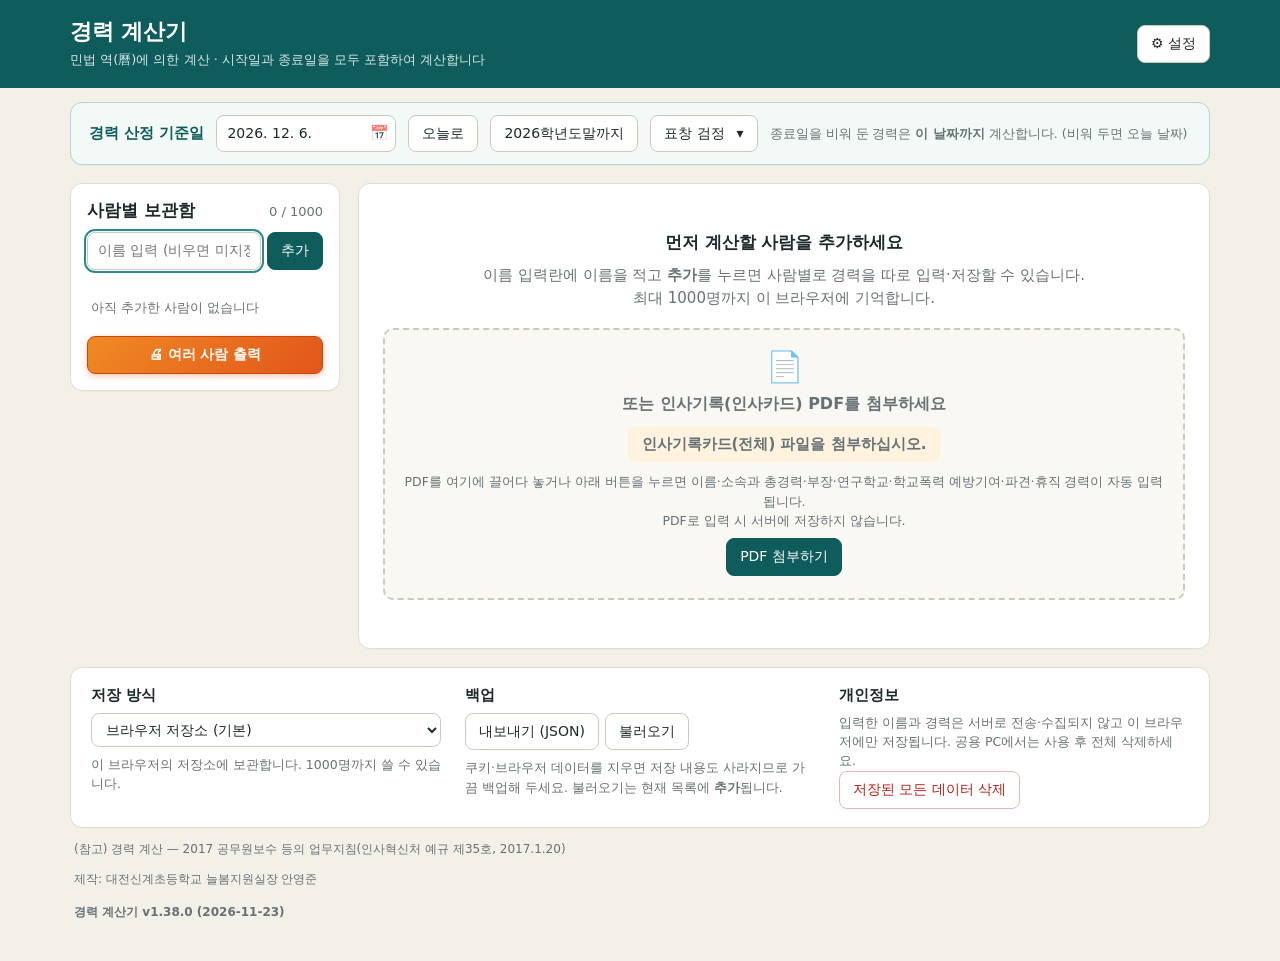
==== commit 23767336: "Add files via upload" ====
--- a/public/index.html
+++ b/public/index.html
@@ -8,6 +8,7 @@
   <meta name="robots" content="noindex">
   <link rel="icon" href="data:image/svg+xml,%3Csvg xmlns='http://www.w3.org/2000/svg' viewBox='0 0 32 32'%3E%3Crect width='32' height='32' rx='7' fill='%230f5c5c'/%3E%3Cpath d='M9 11h14M9 16h14M9 21h8' stroke='%23fff' stroke-width='2.4' stroke-linecap='round'/%3E%3C/svg%3E">
   <link rel="stylesheet" href="style.css">
+  <link rel="stylesheet" href="cap.css">
 </head>
 <body>
   <div class="set-back" id="multiBack" hidden>
@@ -16,7 +17,7 @@
     <p class="muted small">출력할 사람을 선택하면 한 사람당 A4 한 장씩 이어서 인쇄합니다. (PDF로 저장도 가능)</p>
     <div class="multi-tools"><input id="multiSearch" type="search" placeholder="이름 검색" autocomplete="off"><button type="button" class="btn" id="multiAll">전체 선택</button><button type="button" class="btn" id="multiNone">선택 해제</button></div>
     <ul class="multi-list" id="multiList"></ul>
-    <div class="set-foot"><span class="muted small" id="multiCount"></span> <button type="button" class="btn btn-print" id="multiGo" disabled>출력</button></div>
+    <div class="set-foot"><span class="muted small" id="multiCount"></span> <button type="button" class="btn" id="multiPdf" disabled>PDF 저장</button> <button type="button" class="btn" id="multiJpg" disabled>JPG 저장</button> <button type="button" class="btn btn-print" id="multiGo" disabled>출력</button></div>
   </section>
 </div>
 <div class="set-back" id="setBack" hidden>
@@ -150,6 +151,8 @@
             <div class="total-actions">
               <button type="button" class="btn primary" id="btnCopy">결과 복사</button>
               <button type="button" class="btn btn-print" id="btnPrint" title="입력 내용을 A4 한 장으로 정리해 인쇄합니다">한 장 인쇄</button>
+              <button type="button" class="btn" id="btnSavePdf" title="인쇄 페이지를 PDF 파일로 저장">PDF 저장</button>
+              <button type="button" class="btn" id="btnSaveJpg" title="인쇄 페이지를 JPG 이미지로 저장">JPG 저장</button>
             </div>
           </div>
           <div class="total-board">
@@ -277,6 +280,7 @@
   <script src="js/calc.js"></script>
   <script src="js/storage.js"></script>
   <script src="js/pdf-career.js"></script>
+  <script src="js/vendor/html2canvas.min.js"></script>
   <script src="js/app.js"></script>
 </body>
 </html>
--- a/public/style.css
+++ b/public/style.css
@@ -626,3 +626,30 @@
 .multi-item:hover{background:#f3f8f7}
 .multi-item .muted{margin-left:auto}
 #printMulti{display:none}
+
+@media print {
+  .ps-aw { width: 100%; border-collapse: collapse; font-size: 10.5px; }
+  .ps-aw th { text-align: left; font-weight: 700; color: #4a5a5a; background: #f1f6f5 !important; padding: 4px 6px; border-bottom: 1px solid #cfdcda; }
+  .ps-aw td { padding: 4px 6px; border-bottom: 1px solid #e3ebe9; vertical-align: top; }
+  .ps-aw td.n { font-weight: 700; white-space: nowrap; } .ps-aw td.why { color: #7a2a2a; font-size: 10px; }
+  .ps-aw td.st { font-weight: 800; white-space: nowrap; } .ps-aw td.st.ok { color: #1f7a45; } .ps-aw td.st.no { color: #b3261e; } .ps-aw td.st.unk { color: #7a8886; }
+  .print-sheet.cmp .ps-aw { font-size: 9.5px; } .print-sheet.cmp .ps-aw td, .print-sheet.cmp .ps-aw th { padding: 2px 5px; }
+
+}
+@media print { .ps-aw td:nth-child(2), .ps-aw td:nth-child(3) { white-space: nowrap; } }
+@media print {
+  .tiny .ps-aw { font-size: 8.5px; } .tiny .ps-aw td, .tiny .ps-aw th { padding: 1px 4px; }
+  .tiny .ps-aw td.why { font-size: 8px; max-width: 70mm; }
+  .tiny .ps-sec { margin: 8px 0 4px; }
+}
+@media print {
+  .tiny .ps-aw td { white-space: nowrap; }
+  .tiny .ps-aw td.why { overflow: hidden; text-overflow: ellipsis; max-width: 62mm; }
+  .tiny .ps-rows.xd td { padding: 1px 7px; } .tiny .ps-rows.xd th { padding: 2px 7px; }
+  .tiny .ps-head { padding-bottom: 6px; } .tiny .ps-stat { padding: 8px 12px; } .tiny .ps-stat.main .v { font-size: 26px; margin: 2px 0 3px; }
+}
+@media print {
+  .tiny .ps-rows.xd td { padding: .5px 7px; font-size: 8.5px; } .tiny .ps-rows.xd th { padding: 1.5px 7px; font-size: 8.5px; }
+  .tiny .ps-warn { font-size: 9px; padding: 4px 10px; margin-top: 6px; } .tiny .ps-foot { margin-top: 4px; }
+  .tiny .ps-stats { gap: 6px; } .tiny .ps-sec { margin: 6px 0 3px; }
+}
--- a/public/cap.css
+++ b/public/cap.css
@@ -0,0 +1,129 @@
+/* 자동 생성 (tools/gen_cap_css.py) — JPG/PDF 저장용 */
+.cap { position: fixed; left: -10000px; top: 0; width: 210mm; height: 297mm; padding: 14mm 15mm; box-sizing: border-box; background: #fff; color: #1b2a2a; font-size: 12px; }
+.cap .ps-sum { font-size: 9.5px; letter-spacing: -0.03em; width: 100%; } .cap .ps-sum th, .cap .ps-sum td { white-space: normal !important; word-break: keep-all; } .cap .ps-sum th, .cap .ps-sum td { padding-left: 4px; padding-right: 4px; }
+.cap .print-sheet { display: flex; flex-direction: column; height: 261mm; -webkit-print-color-adjust: exact; print-color-adjust: exact; }
+.cap .print-sheet > * { flex: none; }
+.cap .ps-spacer { flex: 1 1 auto !important; }
+.cap .ps-head { display: flex; justify-content: space-between; align-items: flex-end; padding-bottom: 12px; border-bottom: 3px solid #0f5c5c; }
+.cap .ps-kicker { font-size: 11px; font-weight: 700; letter-spacing: .28em; color: #0f5c5c; margin-bottom: 6px; }
+.cap .ps-name { font-size: 30px; font-weight: 800; letter-spacing: -0.02em; line-height: 1.1; }
+.cap .ps-org { margin-top: 6px; font-size: 13px; color: #4a5a5a; }
+.cap .ps-meta { font-size: 11px; color: #5a6a6a; line-height: 1.8; }
+.cap .ps-meta div { display: flex; justify-content: flex-end; gap: 14px; }
+.cap .ps-meta b { min-width: 118px; text-align: right; color: #1b2a2a; font-weight: 600; }
+.cap .ps-sec { display: flex; align-items: center; gap: 10px; margin: 15px 0 8px; font-size: 11px; font-weight: 700; letter-spacing: .12em; color: #0f5c5c; }
+.cap .ps-sec::after { content: ''; flex: 1; height: 1px; background: #cfdcda; }
+.cap .ps-stats { display: grid; grid-template-columns: 1.35fr 1fr 1fr; gap: 10px; }
+.cap .ps-stat { border: 1px solid #d4dfdd; border-radius: 10px; padding: 14px 16px; background: #fbfdfc; display: flex; flex-direction: column; justify-content: center; }
+.cap .ps-stat .l { font-size: 11px; color: #5a6a6a; font-weight: 600; letter-spacing: .02em; }
+.cap .ps-stat .v { font-size: 19px; font-weight: 800; margin: 5px 0 4px; letter-spacing: -0.01em; }
+.cap .ps-stat .s { font-size: 10.5px; color: #6a7a7a; line-height: 1.4; }
+.cap .ps-stat.main { background: linear-gradient(135deg, #0f5c5c, #1f7a74) !important; border-color: #0f5c5c; color: #fff; padding: 14px 20px; }
+.cap .ps-stat.main .l { color: #cfe9e5; }
+.cap .ps-stat.main .s { color: #cfe9e5; }
+.cap .ps-stat.main .v { font-size: 32px; margin: 4px 0 6px; color: #fff; }
+.cap .ps-mil { display: flex; align-items: baseline; flex-wrap: wrap; gap: 6px 22px; margin-top: 10px; border: 1px solid #cdbfec; background: #f6f2fd !important; border-radius: 10px; padding: 10px 16px; font-size: 12px; color: #2f2263; }
+.cap .ps-mil .tag { font-size: 10.5px; font-weight: 700; letter-spacing: .06em; color: #fff; background: #6a4fb3 !important; padding: 2px 9px; border-radius: 99px; align-self: center; }
+.cap .ps-mil b { font-size: 15px; }
+.cap .ps-mil .n { flex-basis: 100%; font-size: 10px; color: #6a5f94; }
+.cap table.ps-sum, .cap table.ps-rows { width: 100%; border-collapse: collapse; }
+.cap .ps-sum th, .cap .ps-sum td { padding: 7px 4px; text-align: center; font-size: 11px; border-bottom: 1px solid #e3ebea; }
+.cap .ps-sum thead th { font-size: 10.5px; color: #0f5c5c; font-weight: 700; border-bottom: 1.5px solid #0f5c5c; }
+.cap .ps-sum tbody th { text-align: left; color: #5a6a6a; font-weight: 600; font-size: 10.5px; width: 64px; }
+.cap .ps-sum tbody td { font-weight: 600; }
+.cap .ps-rows th { padding: 8px 10px; font-size: 10.5px; color: #0f5c5c; font-weight: 700; text-align: left; border-bottom: 1.5px solid #0f5c5c; }
+.cap .ps-rows td { padding: 7px 10px; font-size: 12px; text-align: left; border-bottom: 1px solid #e3ebea; }
+.cap .ps-rows.sp td { padding: 8px 10px; font-size: 12.5px; }
+.cap .ps-rows.md td { padding: 6px 10px; }
+.cap .ps-rows.lg td { padding: 5px 9px; font-size: 11px; }
+.cap .ps-rows.lg th { padding: 6px 9px; }
+.cap .ps-rows.dense td { padding: 3px 8px; font-size: 10px; }
+.cap .ps-rows.dense th { padding: 4px 8px; font-size: 9.5px; }
+.cap .ps-rows .c { text-align: center; white-space: nowrap; font-variant-numeric: tabular-nums; }
+.cap .ps-rows td b { font-weight: 700; }
+.cap .ps-rows .dp { color: #6a7a7a; font-size: .85em; }
+.cap .ps-rows .nt { font-size: .85em; color: #9a6400; white-space: nowrap; }
+.cap .ps-rows tr.off td { color: #9aa5a5; text-decoration: line-through; }
+.cap .ps-rows tr.off td.nt { text-decoration: none; }
+.cap .ps-rows tr.ov td { background: #fffaf0 !important; }
+.cap .ps-rows tr { break-inside: avoid; }
+.cap .ps-warn { margin: 14px 0 0; padding: 9px 14px; border-radius: 8px; background: #fff7e6 !important; border: 1px solid #f0d9a8; font-size: 10.5px; line-height: 1.6; color: #7a5200; }
+.cap .ps-warn b { margin-right: 10px; }
+.cap .ps-rows.xd td { padding: 1.5px 7px; font-size: 9px; }
+.cap .ps-rows.xd th { padding: 3px 7px; font-size: 9px; }
+.cap .cmp .ps-head { padding-bottom: 8px; }
+.cap .cmp .ps-name { font-size: 24px; }
+.cap .cmp .ps-sec { margin: 10px 0 6px; }
+.cap .cmp .ps-stat { padding: 8px 14px; }
+.cap .cmp .ps-stat.main { padding: 9px 16px; }
+.cap .cmp .ps-stat.main .v { font-size: 25px; margin: 2px 0 3px; }
+.cap .cmp .ps-stat .v { font-size: 16px; margin: 3px 0; }
+.cap .cmp .ps-mil { padding: 6px 14px; margin-top: 6px; }
+.cap .cmp .ps-mil .n { display: none; }
+.cap .cmp .ps-sum th, .cap .cmp .ps-sum td { padding: 4px 3px; }
+.cap .cmp .ps-warn { margin-top: 8px; padding: 6px 12px; }
+.cap .tiny .ps-sum, .cap .tiny .ps-sum + * {  }
+.cap .tiny table.ps-sum, .cap .tiny .sumsec { display: none; }
+.cap .ps-sum tr.ed th { color: #9a6400; }
+.cap .ps-sum tr.ed td { border-top: 1px dashed #e0b660; font-weight: 700; }
+.cap .ps-sum tr.ed td.same { color: #8a9595 !important; font-weight: 500; background: #fff !important; }
+.cap .ps-sum tr.ed td.diff { background: #fff3d6 !important; color: #8a5400 !important; }
+.cap .ps-sum tr.ed td.na { color: #b5bebe !important; background: #fff !important; font-weight: 400; }
+.cap .ps-sum thead th.t { color: #0f5c5c; border-bottom-color: #0f5c5c; background: #e4f2f0 !important; }
+.cap .ps-sum td.t { background: #f1f8f7 !important; color: #0f5c5c; }
+.cap .ps-sum thead th.b { color: #6a4fb3; border-bottom-color: #6a4fb3; background: #f1ecfb !important; }
+.cap .ps-sum td.b { background: #f8f5fd !important; color: #4d3a8f; }
+.cap .ps-sum thead th.r { color: #c0508a; border-bottom-color: #c0508a; background: #fcecf4 !important; }
+.cap .ps-sum td.r { background: #fef6fa !important; color: #9a3a6c; }
+.cap .ps-sum thead th.v { color: #1d6fa5; border-bottom-color: #1d6fa5; background: #e8f2fa !important; }
+.cap .ps-sum td.v { background: #f4f9fd !important; color: #14527d; }
+.cap .ps-sum thead th.d { color: #b3722f; border-bottom-color: #b3722f; background: #fcf1e3 !important; }
+.cap .ps-sum td.d { background: #fef8f0 !important; color: #8a5420; }
+.cap .ps-sum thead th.l { color: #a1473f; border-bottom-color: #a1473f; background: #faebe9 !important; }
+.cap .ps-sum td.l { background: #fdf5f4 !important; color: #7d332c; }
+.cap .ps-sum thead th.j { color: #4d7a2e; border-bottom-color: #4d7a2e; background: #eef5e6 !important; }
+.cap .ps-sum td.j { background: #f7faf3 !important; color: #3b6322; }
+.cap .ps-sum td, .cap .ps-sum th { white-space: nowrap; }
+.cap .ps-sum th { font-size: 10px; }
+.cap .ps-sum td { font-size: 10px; padding: 6px 2px; letter-spacing: -0.02em; }
+.cap .ps-sum tbody th { width: 56px; font-size: 9.5px; }
+.cap .cmp .ps-rows.dense td { padding: 2px 8px; font-size: 9.5px; }
+.cap .cmp .ps-rows.dense th { padding: 3px 8px; }
+.cap .cmp .ps-foot { padding-top: 6px; }
+.cap .ps-empty { color: #777; }
+.cap .ps-foot { margin: 0; padding-top: 9px; border-top: 1px solid #cfdcda; font-size: 9.5px; color: #7a8a8a; display: flex; justify-content: space-between; }
+.cap .award { display: none; }
+.cap .ps-sum thead th.m { color: #5a6b7d; border-bottom-color: #5a6b7d; background: #edf0f4 !important; }
+.cap .ps-sum td.m { background: #f6f8fa !important; color: #3f4d5c; }
+.cap .ps-sum thead th.a { color: #2f4fb8; border-bottom-color: #2f4fb8; background: #eaeffc !important; }
+.cap .ps-sum td.a { background: #f5f7fe !important; color: #25398a; }
+.cap .set-back { display:none!important }
+.cap .ps-aw { width: 100%; border-collapse: collapse; font-size: 10.5px; }
+.cap .ps-aw th { text-align: left; font-weight: 700; color: #4a5a5a; background: #f1f6f5 !important; padding: 4px 6px; border-bottom: 1px solid #cfdcda; }
+.cap .ps-aw td { padding: 4px 6px; border-bottom: 1px solid #e3ebe9; vertical-align: top; }
+.cap .ps-aw td.n { font-weight: 700; white-space: nowrap; }
+.cap .ps-aw td.why { color: #7a2a2a; font-size: 10px; }
+.cap .ps-aw td.st { font-weight: 800; white-space: nowrap; }
+.cap .ps-aw td.st.ok { color: #1f7a45; }
+.cap .ps-aw td.st.no { color: #b3261e; }
+.cap .ps-aw td.st.unk { color: #7a8886; }
+.cap .print-sheet.cmp .ps-aw { font-size: 9.5px; }
+.cap .print-sheet.cmp .ps-aw td, .cap .print-sheet.cmp .ps-aw th { padding: 2px 5px; }
+.cap .ps-aw td:nth-child(2), .cap .ps-aw td:nth-child(3) { white-space: nowrap; }
+.cap .tiny .ps-aw { font-size: 8.5px; }
+.cap .tiny .ps-aw td, .cap .tiny .ps-aw th { padding: 1px 4px; }
+.cap .tiny .ps-aw td.why { font-size: 8px; max-width: 70mm; }
+.cap .tiny .ps-sec { margin: 8px 0 4px; }
+.cap .tiny .ps-aw td { white-space: nowrap; }
+.cap .tiny .ps-aw td.why { overflow: hidden; text-overflow: ellipsis; max-width: 62mm; }
+.cap .tiny .ps-rows.xd td { padding: 1px 7px; }
+.cap .tiny .ps-rows.xd th { padding: 2px 7px; }
+.cap .tiny .ps-head { padding-bottom: 6px; }
+.cap .tiny .ps-stat { padding: 8px 12px; }
+.cap .tiny .ps-stat.main .v { font-size: 26px; margin: 2px 0 3px; }
+.cap .tiny .ps-rows.xd td { padding: .5px 7px; font-size: 8.5px; }
+.cap .tiny .ps-rows.xd th { padding: 1.5px 7px; font-size: 8.5px; }
+.cap .tiny .ps-warn { font-size: 9px; padding: 4px 10px; margin-top: 6px; }
+.cap .tiny .ps-foot { margin-top: 4px; }
+.cap .tiny .ps-stats { gap: 6px; }
+.cap .tiny .ps-sec { margin: 6px 0 3px; }
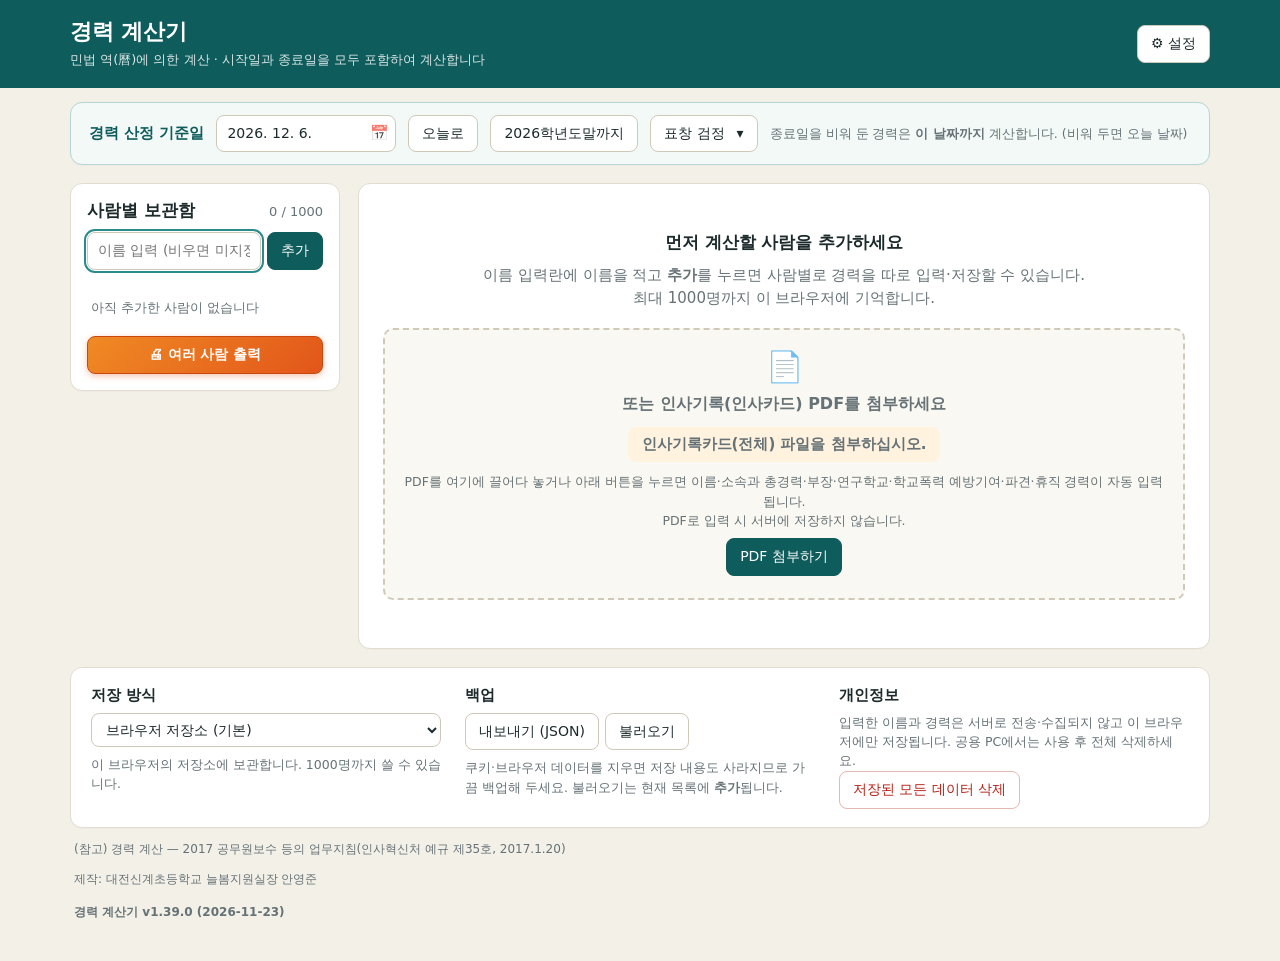
==== commit 0bc354be: "Add files via upload" ====
--- a/public/index.html
+++ b/public/index.html
@@ -23,6 +23,10 @@
 <div class="set-back" id="setBack" hidden>
   <section class="set-modal" role="dialog" aria-modal="true" aria-labelledby="setTitle">
     <div class="set-head"><h2 id="setTitle">설정</h2><button type="button" class="btn ghost" id="setClose" aria-label="닫기">닫기</button></div>
+    <h3 class="set-sub">기본 경력 포함 설정</h3>
+    <p class="muted small">인사기록 PDF를 불러올 때 아래 경력을 처음부터 <b>체크(총경력에 포함)</b>한 상태로 채웁니다. 바꾸면 이미 저장된 사람들의 해당 줄(군 경력, 육아휴직)에도 바로 적용됩니다. (질병휴직·정직·직위해제는 항상 체크 해제로 시작)</p>
+    <label class="opt-row"><input type="checkbox" id="optChild"> 육아휴직을 기본 경력에 포함</label>
+    <label class="opt-row"><input type="checkbox" id="optMil"> 군 경력을 기본 경력에 포함</label>
     <h3 class="set-sub">출력 순서 설정</h3>
     <p class="muted small">항목을 끌어서 순서를 바꾸세요. 경력 카드, PDF 요약 표, 결과 복사, 한 장 인쇄에 모두 적용됩니다. (▲▼ 버튼으로도 옮길 수 있습니다)</p>
     <ol class="ord-list" id="ordList"></ol>
--- a/public/style.css
+++ b/public/style.css
@@ -653,3 +653,5 @@
   .tiny .ps-warn { font-size: 9px; padding: 4px 10px; margin-top: 6px; } .tiny .ps-foot { margin-top: 4px; }
   .tiny .ps-stats { gap: 6px; } .tiny .ps-sec { margin: 6px 0 3px; }
 }
+.opt-row{display:flex;align-items:center;gap:8px;padding:6px 2px;font-weight:600;cursor:pointer}
+@media print{.opt-row{display:none}}
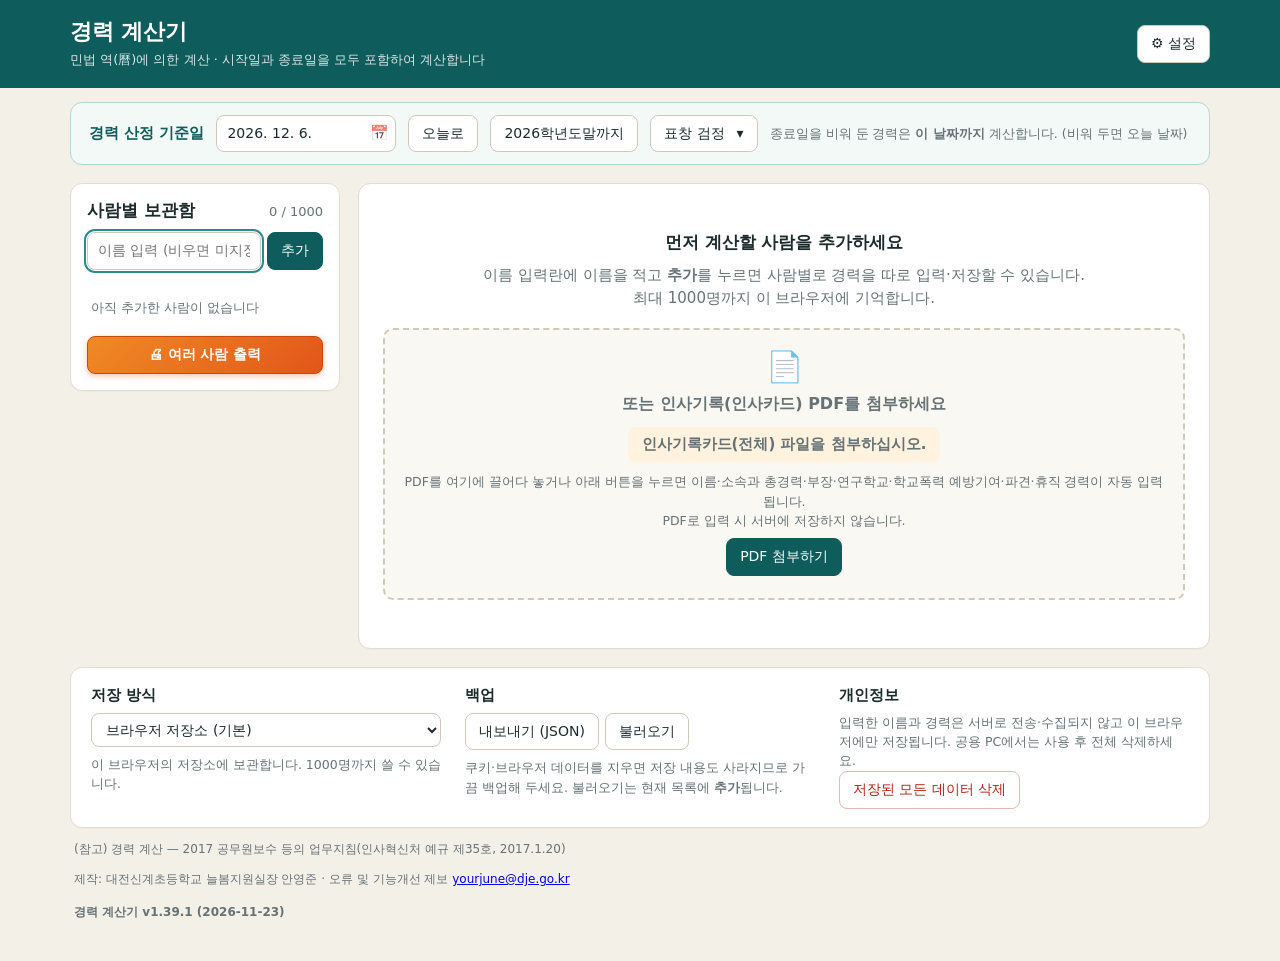
==== commit 96e1e2bc: "Add files via upload" ====
--- a/public/index.html
+++ b/public/index.html
@@ -272,7 +272,7 @@
       </div>
     </div>
     <p class="ref">(참고) 경력 계산 — 2017 공무원보수 등의 업무지침(인사혁신처 예규 제35호, 2017.1.20)</p>
-    <p class="ref">제작: 대전신계초등학교 늘봄지원실장 안영준</p>
+    <p class="ref">제작: 대전신계초등학교 늘봄지원실장 안영준 · 오류 및 기능개선 제보 <a href="mailto:yourjune@dje.go.kr">yourjune@dje.go.kr</a></p>
     <div class="verbox">
       <span id="verLine" class="ver"></span>
     </div>
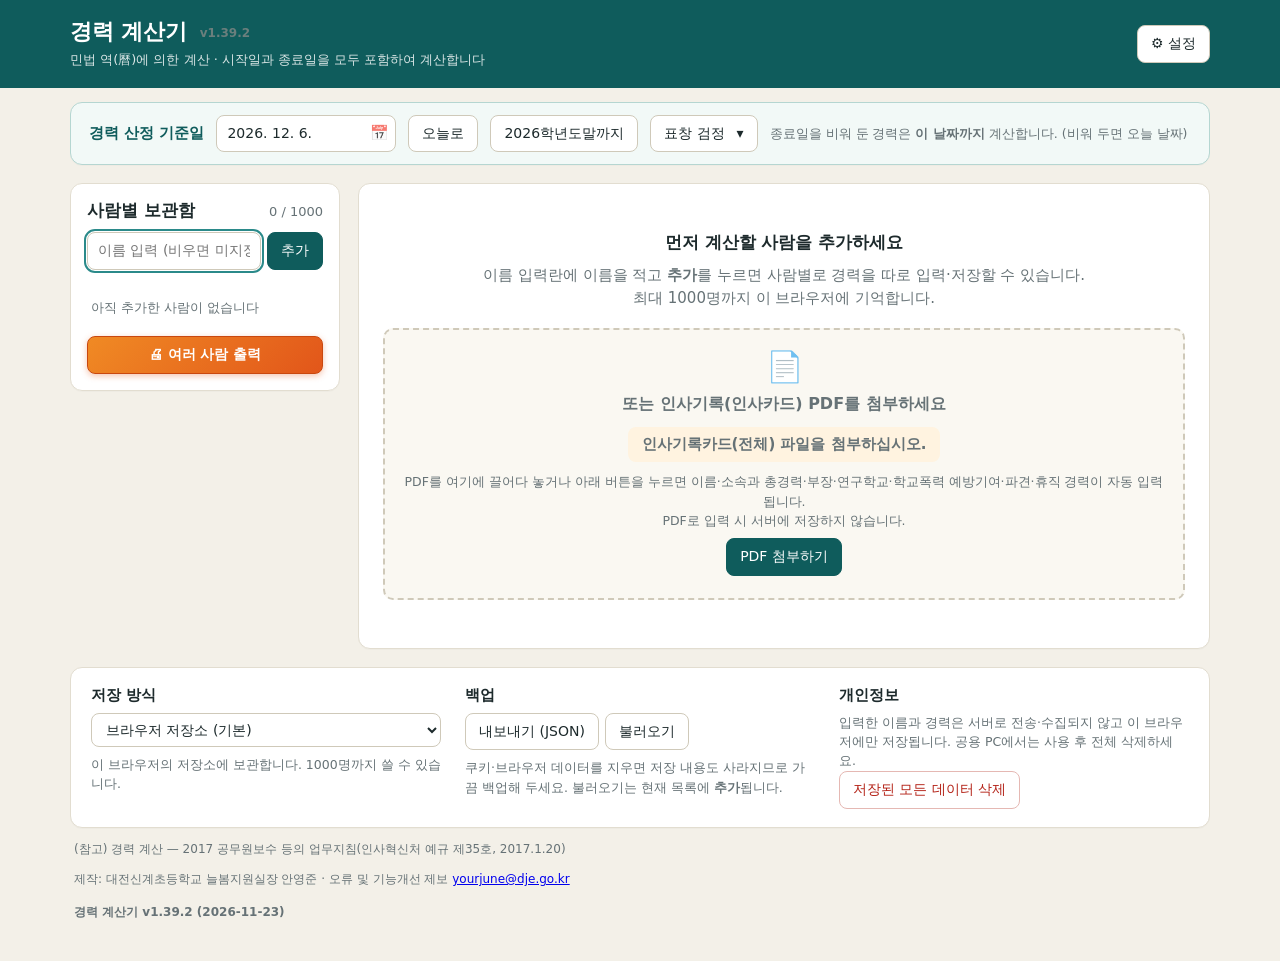
==== commit d58837b3: "Add files via upload" ====
--- a/public/index.html
+++ b/public/index.html
@@ -36,7 +36,7 @@
 <header class="top">
     <div class="top-inner">
       <div>
-        <h1>경력 계산기</h1>
+        <h1>경력 계산기 <span class="ver-tag" id="verTag"></span></h1>
         <p class="sub">민법 역(曆)에 의한 계산 · 시작일과 종료일을 모두 포함하여 계산합니다</p>
       </div>
       <div class="top-right">
--- a/public/style.css
+++ b/public/style.css
@@ -655,3 +655,4 @@
 }
 .opt-row{display:flex;align-items:center;gap:8px;padding:6px 2px;font-weight:600;cursor:pointer}
 @media print{.opt-row{display:none}}
+.ver-tag{font-size:12px;font-weight:600;color:#6b7f7d;margin-left:6px;vertical-align:middle;letter-spacing:0}
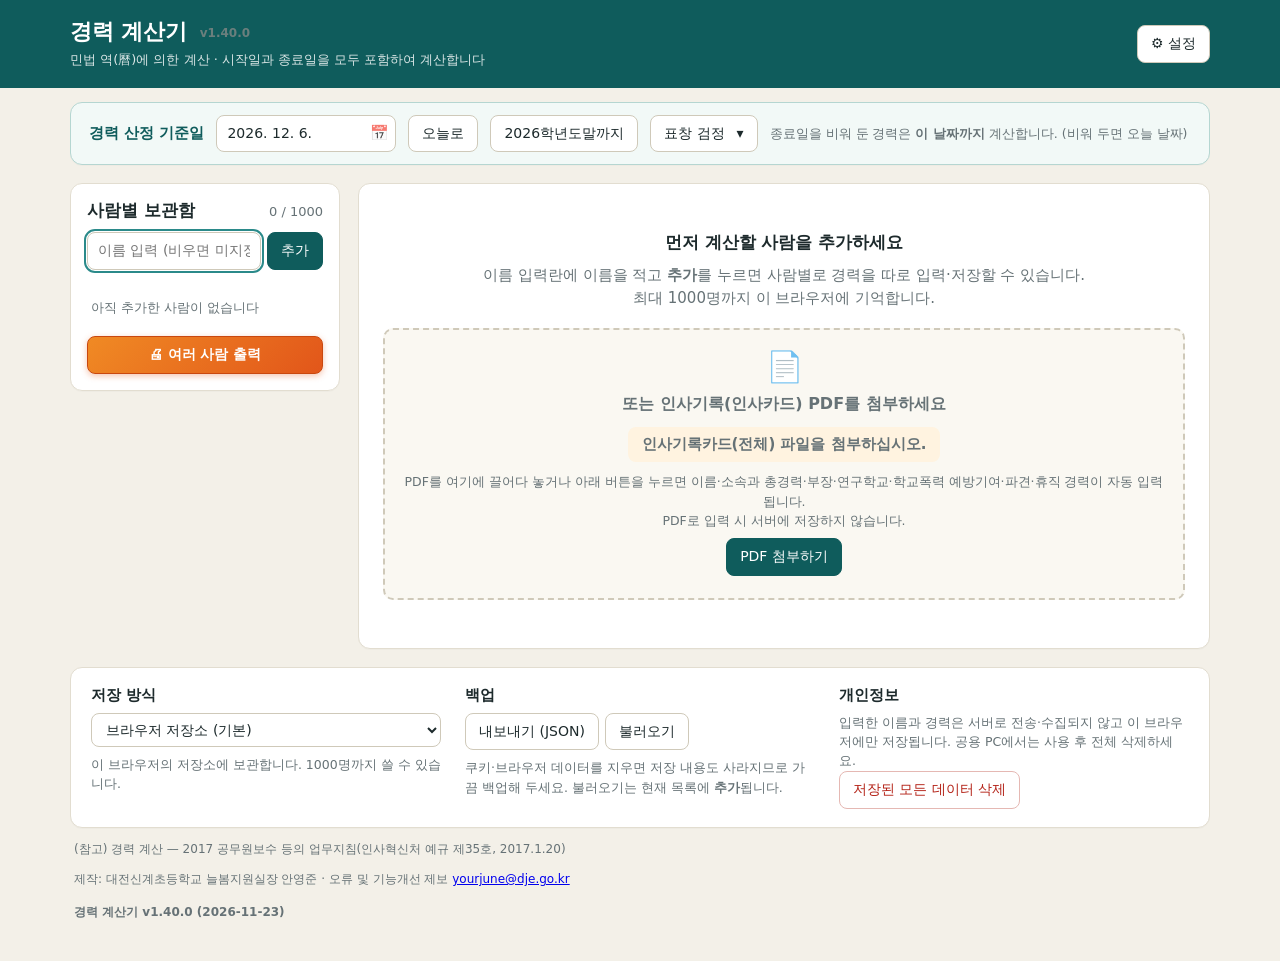
==== commit 69dfd94e: "Add files via upload" ====
--- a/public/index.html
+++ b/public/index.html
@@ -64,7 +64,7 @@
       <div class="award-body">
         <div id="awardSlots"></div>
         <button type="button" class="btn ghost" id="awardAdd">＋ 표창검정 추가 (최대 3개)</button>
-        <p class="muted small award-help">표창검정은 <b>3개까지</b> 따로 입력할 수 있습니다. 유공기간 동안과 표창 기준일 당일에 <b>체크한 경력</b>(육아휴직·그 외 휴직·파견)이 걸치면 <b>표창불가</b>이고, <b>정직·직위해제</b>는 항상 불가입니다. 육아휴직·파견 중에도 표창을 받을 수 있으면 체크를 해제하세요. <b>인사기록 PDF를 불러온 사람</b>만 판정할 수 있고, 나머지는 ‘확인불가’입니다. 불가 사유는 이름 옆(제목 아래)과 아래 목록에 표시됩니다.</p>
+        <p class="muted small award-help">표창검정은 <b>3개까지</b> 따로 입력할 수 있습니다. 유공기간 동안과 표창 기준일 당일에 <b>체크한 경력</b>(육아휴직·그 외 휴직·파견)이 걸치면 <b>표창불가</b>이고, <b>정직·직위해제</b>는 항상 불가입니다. 육아휴직·파견 중에도 표창을 받을 수 있으면 체크를 해제하세요. <b>인사기록 PDF를 불러온 사람</b>만 판정할 수 있고, 나머지는 ‘확인불가’입니다. 유공기간과 표창 기준일이 <b>재직기간(최초 근무 시작일~마지막 근무 종료일) 밖</b>에 있어도 불가입니다. 불가 사유는 이름 옆(제목 아래)과 아래 목록에 표시됩니다.</p>
         <div class="award-sum" id="awardSum" role="status"></div>
         <ul class="award-list" id="awardList"></ul>
       </div>
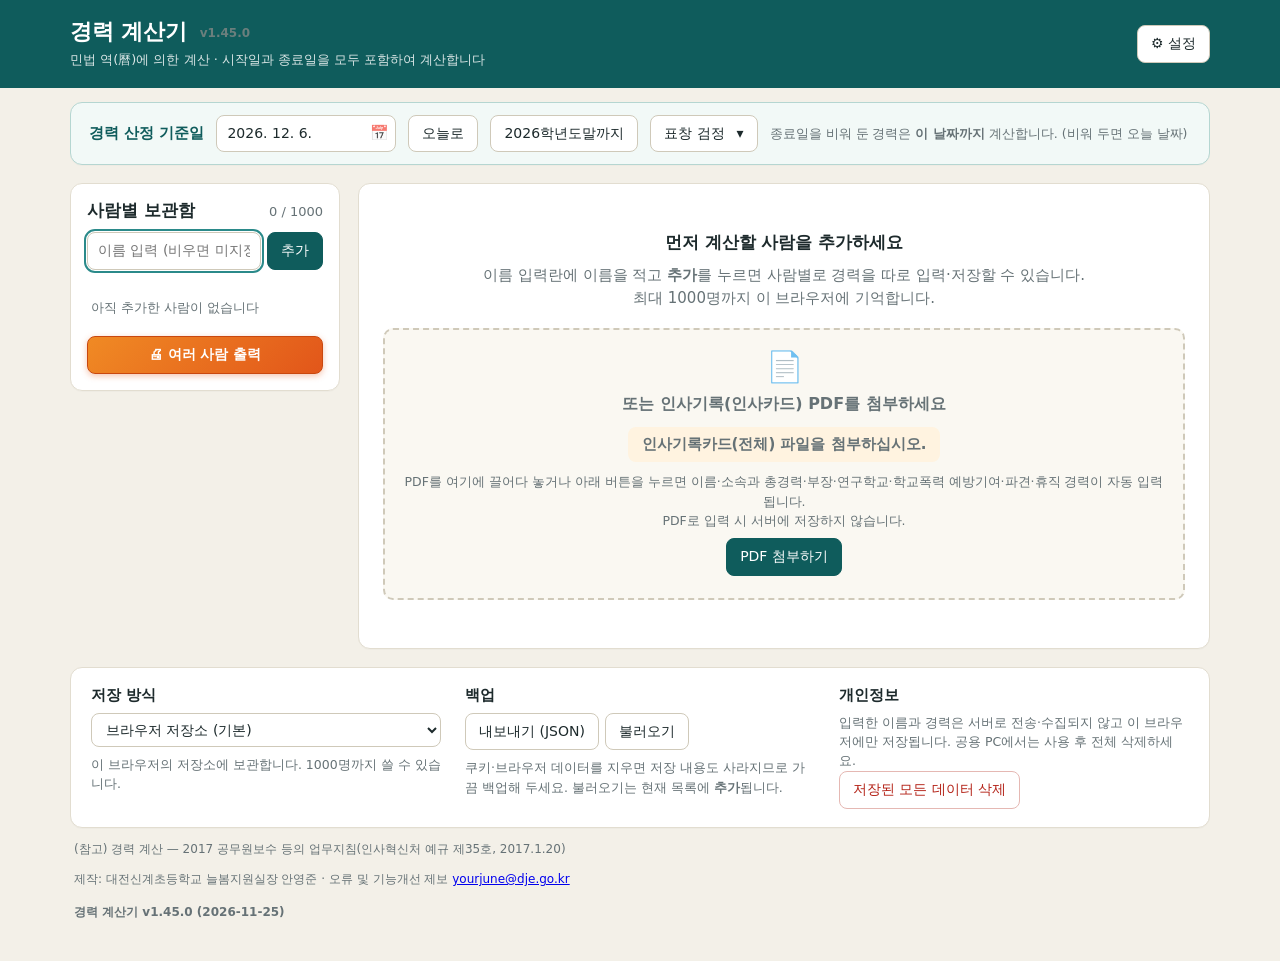
==== commit 68f14c35: "Add files via upload" ====
--- a/public/index.html
+++ b/public/index.html
@@ -198,7 +198,7 @@
           <summary id="rowsSummary">경력 입력창</summary>
           <div class="cat-bar" id="catBar" hidden>
             <label class="cat-group"><input type="checkbox" id="groupChk" checked> <b>카테고리별로 묶기</b> <span class="muted small">같은 종류의 맞닿은 기간을 하나로 합칩니다 (해제하면 PDF 원본 행 그대로)</span></label>
-            <span class="cat-legend"><i class="dot cat-s"></i>재직 <i class="dot cat-b"></i>부장 <i class="dot cat-d"></i>파견 <i class="dot cat-j"></i>전문직 <i class="dot cat-l"></i>휴직 <i class="dot cat-m"></i>군 경력 <span class="muted small">(휴직·군 경력은 기본 산입 안 함)</span></span>
+            <span class="cat-legend"><i class="dot cat-s"></i>재직 <i class="dot cat-b"></i>부장 <i class="dot cat-c"></i>담임 <i class="dot cat-d"></i>파견 <i class="dot cat-j"></i>전문직 <i class="dot cat-l"></i>휴직 <i class="dot cat-m"></i>군 경력 <span class="muted small">(휴직·군 경력은 기본 산입 안 함)</span></span>
           </div>
           <div class="table-wrap">
             <table class="rows" id="rowsTable">
--- a/public/style.css
+++ b/public/style.css
@@ -202,7 +202,7 @@
 
 /* 반응형 */
 @media (max-width: 860px) {
-  .layout { grid-template-columns: 1fr; }
+  .layout { grid-template-columns: minmax(0, 1fr); }
   .people { position: static; }
   .people-list { max-height: 200px; }
   .foot-inner { grid-template-columns: 1fr; }
@@ -282,6 +282,7 @@
   .ps-sum thead th.v { color: #1d6fa5; border-bottom-color: #1d6fa5; background: #e8f2fa !important; } .ps-sum td.v { background: #f4f9fd !important; color: #14527d; }
   .ps-sum thead th.d { color: #b3722f; border-bottom-color: #b3722f; background: #fcf1e3 !important; } .ps-sum td.d { background: #fef8f0 !important; color: #8a5420; }
   .ps-sum thead th.l { color: #a1473f; border-bottom-color: #a1473f; background: #faebe9 !important; } .ps-sum td.l { background: #fdf5f4 !important; color: #7d332c; }
+  .ps-sum thead th.c { color: #8a6d00; border-bottom-color: #8a6d00; background: #fbf5dc !important; } .ps-sum td.c { background: #fefbef !important; color: #6e5700; }
   .ps-sum thead th.j { color: #4d7a2e; border-bottom-color: #4d7a2e; background: #eef5e6 !important; } .ps-sum td.j { background: #f7faf3 !important; color: #3b6322; }
   .ps-sum td, .ps-sum th { white-space: nowrap; } .ps-sum th { font-size: 10px; }
   .ps-sum td { font-size: 10px; padding: 6px 2px; letter-spacing: -0.02em; }
@@ -656,3 +657,88 @@
 .opt-row{display:flex;align-items:center;gap:8px;padding:6px 2px;font-weight:600;cursor:pointer}
 @media print{.opt-row{display:none}}
 .ver-tag{font-size:12px;font-weight:600;color:#6b7f7d;margin-left:6px;vertical-align:middle;letter-spacing:0}
+
+/* 입력창 크기 조정 (v1.41) */
+@media (min-width: 701px) {
+  table.rows { min-width: 760px; }
+  .rows .c-memo { width: 30%; min-width: 170px; }
+  .rows .c-memo input { width: 100%; }
+  .rows .c-date { width: 172px; min-width: 172px; }
+  .rows .c-n { width: 40px; }
+  .rows .c-st { width: 132px; }
+  .rows .c-st, .rows .c-st * { white-space: nowrap; }
+}
+
+.badge { max-width: 100%; }
+@media print { .ps-aw td.n { max-width: 36mm; overflow: hidden; text-overflow: ellipsis; } }
+.award-grid .af-name { grid-column: 1 / -1; }
+
+/* 표창검정 한 줄 배치 (v1.42) */
+.aw-slot { padding: 6px 12px 10px; }
+.aw-slot .aw-line { display: flex; flex-wrap: wrap; gap: 6px 12px; align-items: flex-end; }
+.aw-line .af { display: flex; flex-direction: column; gap: 2px; min-width: 0; }
+.aw-line .af label { font-size: 12px; font-weight: 700; color: #4a5a5a; white-space: nowrap; }
+.aw-line .af label .muted { font-weight: 400; font-size: 11px; }
+.aw-line .af input { height: 36px; padding: 4px 10px; font-size: 14px; }
+.aw-line .af-name input { width: 180px; min-width: 0; }
+.aw-line .af-base input { width: 124px; }
+.aw-line .range { display: flex; align-items: center; gap: 4px; }
+.aw-line .range input { width: 124px; }
+.aw-line .aw-ex { display: flex; flex-wrap: wrap; align-items: center; gap: 2px 10px; margin: 0; padding-bottom: 6px; font-size: 13px; }
+.aw-line .aw-ex .muted { font-size: 12px; }
+.aw-line .aw-ck { font-size: 13px; }
+.aw-line > .btn { height: 36px; padding: 0 12px; margin-left: auto; }
+@media (max-width: 700px) { .aw-line .af-name { flex: 1 1 100%; } .aw-line .af-name input { width: 100%; } }
+.aw-line .af-name input { width: 164px; } .aw-line .af-base input, .aw-line .range input { width: 114px; }
+.aw-line .aw-ex { gap: 2px 8px; } .aw-line > .btn { padding: 0 8px; }
+
+/* 모바일 입력 카드 정리 (v1.43) */
+@media (max-width: 700px) {
+  .rows tr { grid-template-columns: repeat(6, 1fr); gap: 6px 8px; padding: 8px 10px 10px; margin-bottom: 6px; }
+  .rows .c-no { order: -2; grid-column: span 2; width: auto; white-space: nowrap; align-self: center; font-size: 14px; }
+  .rows .c-no::before { content: '경력'; margin-right: 4px; }
+  .rows .c-use { order: -1; grid-column: span 3; width: auto; align-self: center; }
+  .rows .c-use input { width: 20px; height: 20px; }
+  .rows .c-del { top: 4px; right: 6px; }
+  .rows .c-memo { grid-column: 1 / -1; }
+  .rows .c-memo input, .rows .c-date input { height: 40px; font-size: 15px; padding-top: 4px; padding-bottom: 4px; }
+  .rows .c-memo .dept { margin: 1px 2px 0; }
+  .rows .c-date { grid-column: span 3; }
+  .rows .c-n:empty, .rows .c-st:empty { display: none; }
+  .rows .c-n { font-size: 13px; }
+  .rows .c-st { font-size: 12px; }
+  .rows tr.row-off td:not(.c-use):not(.c-del):not(.c-no) { opacity: .5; }
+}
+.layout > * { min-width: 0; }
+@media (max-width: 700px) { .cat-legend { display: flex; flex-wrap: wrap; gap: 4px 12px; white-space: normal; } .cat-legend .muted { flex: 1 1 100%; } }
+
+/* 모바일 요약 카드·표창검정 압축 (v1.43) */
+@media (max-width: 760px) {
+  .sum-table, .sum-table tbody { display: block; width: 100%; }
+  .sum-table tr.sum-card { display: grid; grid-template-columns: minmax(0, 1fr) auto; gap: 2px 10px; align-items: center; padding: 8px 12px; margin-bottom: 6px; }
+  .sum-table tr.sum-card td { padding: 0; width: auto; display: block; border: 0; }
+  .sum-table td.sum-name { grid-column: 1; grid-row: 1; }
+  .sum-table td.sum-rcell { grid-column: 2; grid-row: 1; text-align: right; }
+  .sum-table td.sum-vcell { grid-column: 1 / -1; grid-row: 2; }
+  .sum-table td.sum-note { grid-column: 1 / -1; grid-row: 3; font-size: 12px; }
+  .sum-table .sum-value { font-size: 19px; }
+  .sum-table .sum-rec b { font-size: 14px; }
+  .sum-table .sum-note > div:first-child { display: inline; }
+  .sum-table .sum-note > details.sum-seg, .sum-table .sum-note > div.sum-seg { display: inline-block; margin: 0 0 0 8px; }
+  .sum-table .sum-note > details.sum-seg[open] { display: block; margin: 2px 0 0; }
+}
+@media (max-width: 700px) {
+  .aw-line .af-base, .aw-line .af-range { flex: 1 1 100%; }
+  .aw-line .af-base input { width: 100%; }
+  .aw-line .range input { flex: 1; width: auto; min-width: 0; }
+  .aw-line .aw-ex { flex: 1 1 100%; padding-bottom: 0; }
+  .aw-line > .btn { margin-left: auto; }
+}
+
+/* v1.45 담임 경력 */
+.sum-card.c { --c: #8a6d00; --bg: #fbf5dc; --bd: #ecdfa6; }
+.kind.C { background: #fbf5dc; color: #6e5700; }
+.cat-c, tr[data-cat="c"] { --cc: #8a6d00; }
+.rows tr[data-cat="c"] td.c-no { box-shadow: inset 5px 0 0 var(--cc); }
+.rows tr[data-cat="c"] .c-memo input { border-left: 4px solid var(--cc); font-weight: 600; color: var(--cc); }
+@media (max-width: 700px) { .rows tr[data-cat="c"] { border-left: 6px solid var(--cc); } .rows tr[data-cat="c"] td.c-no { box-shadow: none !important; } }
--- a/public/cap.css
+++ b/public/cap.css
@@ -81,6 +81,8 @@
 .cap .ps-sum td.d { background: #fef8f0 !important; color: #8a5420; }
 .cap .ps-sum thead th.l { color: #a1473f; border-bottom-color: #a1473f; background: #faebe9 !important; }
 .cap .ps-sum td.l { background: #fdf5f4 !important; color: #7d332c; }
+.cap .ps-sum thead th.c { color: #8a6d00; border-bottom-color: #8a6d00; background: #fbf5dc !important; }
+.cap .ps-sum td.c { background: #fefbef !important; color: #6e5700; }
 .cap .ps-sum thead th.j { color: #4d7a2e; border-bottom-color: #4d7a2e; background: #eef5e6 !important; }
 .cap .ps-sum td.j { background: #f7faf3 !important; color: #3b6322; }
 .cap .ps-sum td, .cap .ps-sum th { white-space: nowrap; }
@@ -127,3 +129,5 @@
 .cap .tiny .ps-foot { margin-top: 4px; }
 .cap .tiny .ps-stats { gap: 6px; }
 .cap .tiny .ps-sec { margin: 6px 0 3px; }
+.cap .opt-row { display:none }
+.cap .ps-aw td.n { max-width: 36mm; overflow: hidden; text-overflow: ellipsis; }
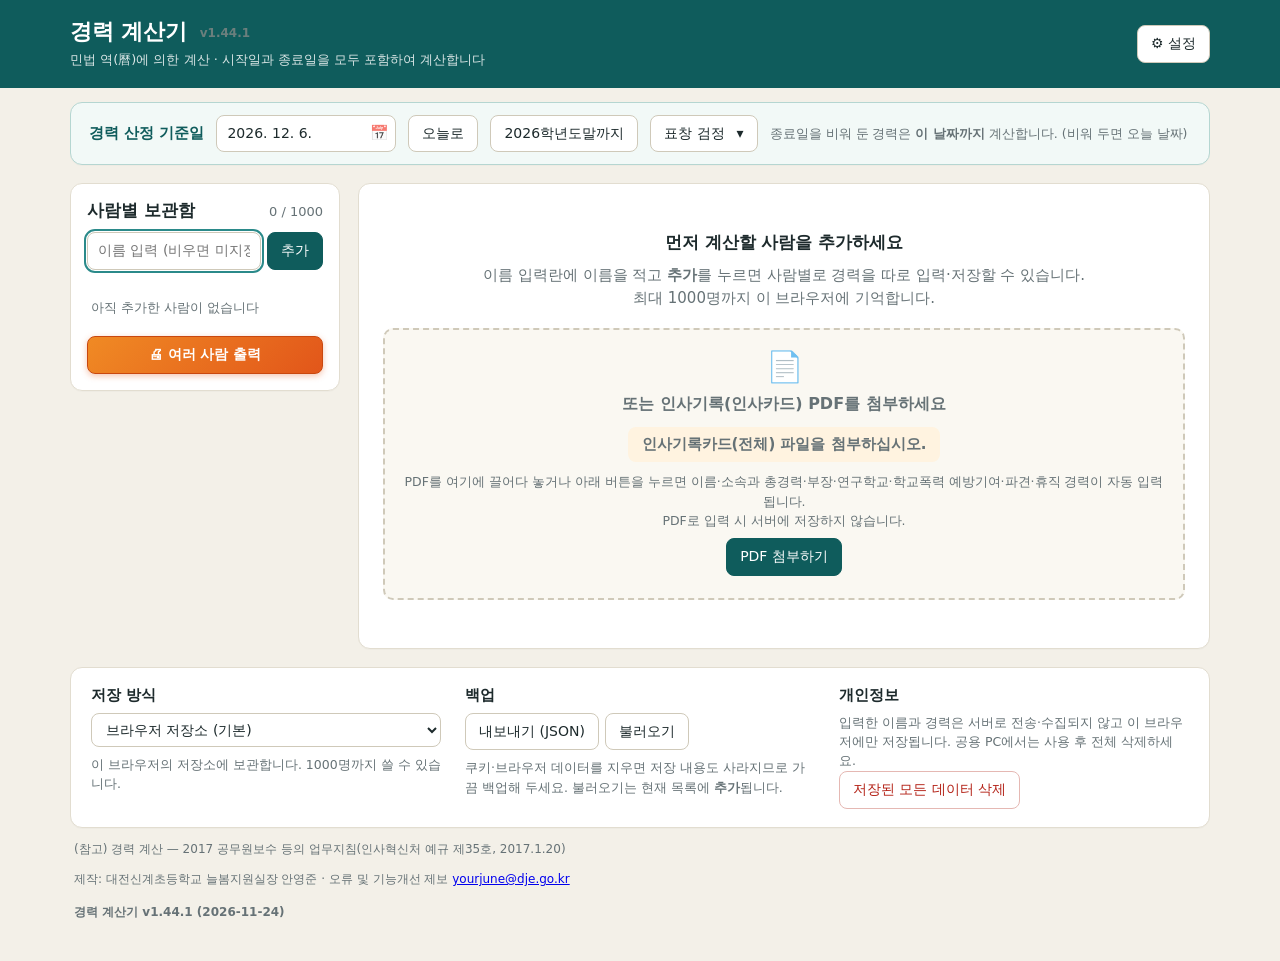
==== commit e1503a61: "Add files via upload" ====
--- a/public/index.html
+++ b/public/index.html
@@ -198,7 +198,7 @@
           <summary id="rowsSummary">경력 입력창</summary>
           <div class="cat-bar" id="catBar" hidden>
             <label class="cat-group"><input type="checkbox" id="groupChk" checked> <b>카테고리별로 묶기</b> <span class="muted small">같은 종류의 맞닿은 기간을 하나로 합칩니다 (해제하면 PDF 원본 행 그대로)</span></label>
-            <span class="cat-legend"><i class="dot cat-s"></i>재직 <i class="dot cat-b"></i>부장 <i class="dot cat-c"></i>담임 <i class="dot cat-d"></i>파견 <i class="dot cat-j"></i>전문직 <i class="dot cat-l"></i>휴직 <i class="dot cat-m"></i>군 경력 <span class="muted small">(휴직·군 경력은 기본 산입 안 함)</span></span>
+            <span class="cat-legend"><i class="dot cat-s"></i>재직 <i class="dot cat-b"></i>부장<i class="dot cat-d"></i>파견 <i class="dot cat-j"></i>전문직 <i class="dot cat-l"></i>휴직 <i class="dot cat-m"></i>군 경력 <span class="muted small">(휴직·군 경력은 기본 산입 안 함)</span></span>
           </div>
           <div class="table-wrap">
             <table class="rows" id="rowsTable">
--- a/public/style.css
+++ b/public/style.css
@@ -282,7 +282,6 @@
   .ps-sum thead th.v { color: #1d6fa5; border-bottom-color: #1d6fa5; background: #e8f2fa !important; } .ps-sum td.v { background: #f4f9fd !important; color: #14527d; }
   .ps-sum thead th.d { color: #b3722f; border-bottom-color: #b3722f; background: #fcf1e3 !important; } .ps-sum td.d { background: #fef8f0 !important; color: #8a5420; }
   .ps-sum thead th.l { color: #a1473f; border-bottom-color: #a1473f; background: #faebe9 !important; } .ps-sum td.l { background: #fdf5f4 !important; color: #7d332c; }
-  .ps-sum thead th.c { color: #8a6d00; border-bottom-color: #8a6d00; background: #fbf5dc !important; } .ps-sum td.c { background: #fefbef !important; color: #6e5700; }
   .ps-sum thead th.j { color: #4d7a2e; border-bottom-color: #4d7a2e; background: #eef5e6 !important; } .ps-sum td.j { background: #f7faf3 !important; color: #3b6322; }
   .ps-sum td, .ps-sum th { white-space: nowrap; } .ps-sum th { font-size: 10px; }
   .ps-sum td { font-size: 10px; padding: 6px 2px; letter-spacing: -0.02em; }
@@ -735,10 +734,3 @@
   .aw-line > .btn { margin-left: auto; }
 }
 
-/* v1.45 담임 경력 */
-.sum-card.c { --c: #8a6d00; --bg: #fbf5dc; --bd: #ecdfa6; }
-.kind.C { background: #fbf5dc; color: #6e5700; }
-.cat-c, tr[data-cat="c"] { --cc: #8a6d00; }
-.rows tr[data-cat="c"] td.c-no { box-shadow: inset 5px 0 0 var(--cc); }
-.rows tr[data-cat="c"] .c-memo input { border-left: 4px solid var(--cc); font-weight: 600; color: var(--cc); }
-@media (max-width: 700px) { .rows tr[data-cat="c"] { border-left: 6px solid var(--cc); } .rows tr[data-cat="c"] td.c-no { box-shadow: none !important; } }
--- a/public/cap.css
+++ b/public/cap.css
@@ -81,8 +81,6 @@
 .cap .ps-sum td.d { background: #fef8f0 !important; color: #8a5420; }
 .cap .ps-sum thead th.l { color: #a1473f; border-bottom-color: #a1473f; background: #faebe9 !important; }
 .cap .ps-sum td.l { background: #fdf5f4 !important; color: #7d332c; }
-.cap .ps-sum thead th.c { color: #8a6d00; border-bottom-color: #8a6d00; background: #fbf5dc !important; }
-.cap .ps-sum td.c { background: #fefbef !important; color: #6e5700; }
 .cap .ps-sum thead th.j { color: #4d7a2e; border-bottom-color: #4d7a2e; background: #eef5e6 !important; }
 .cap .ps-sum td.j { background: #f7faf3 !important; color: #3b6322; }
 .cap .ps-sum td, .cap .ps-sum th { white-space: nowrap; }
